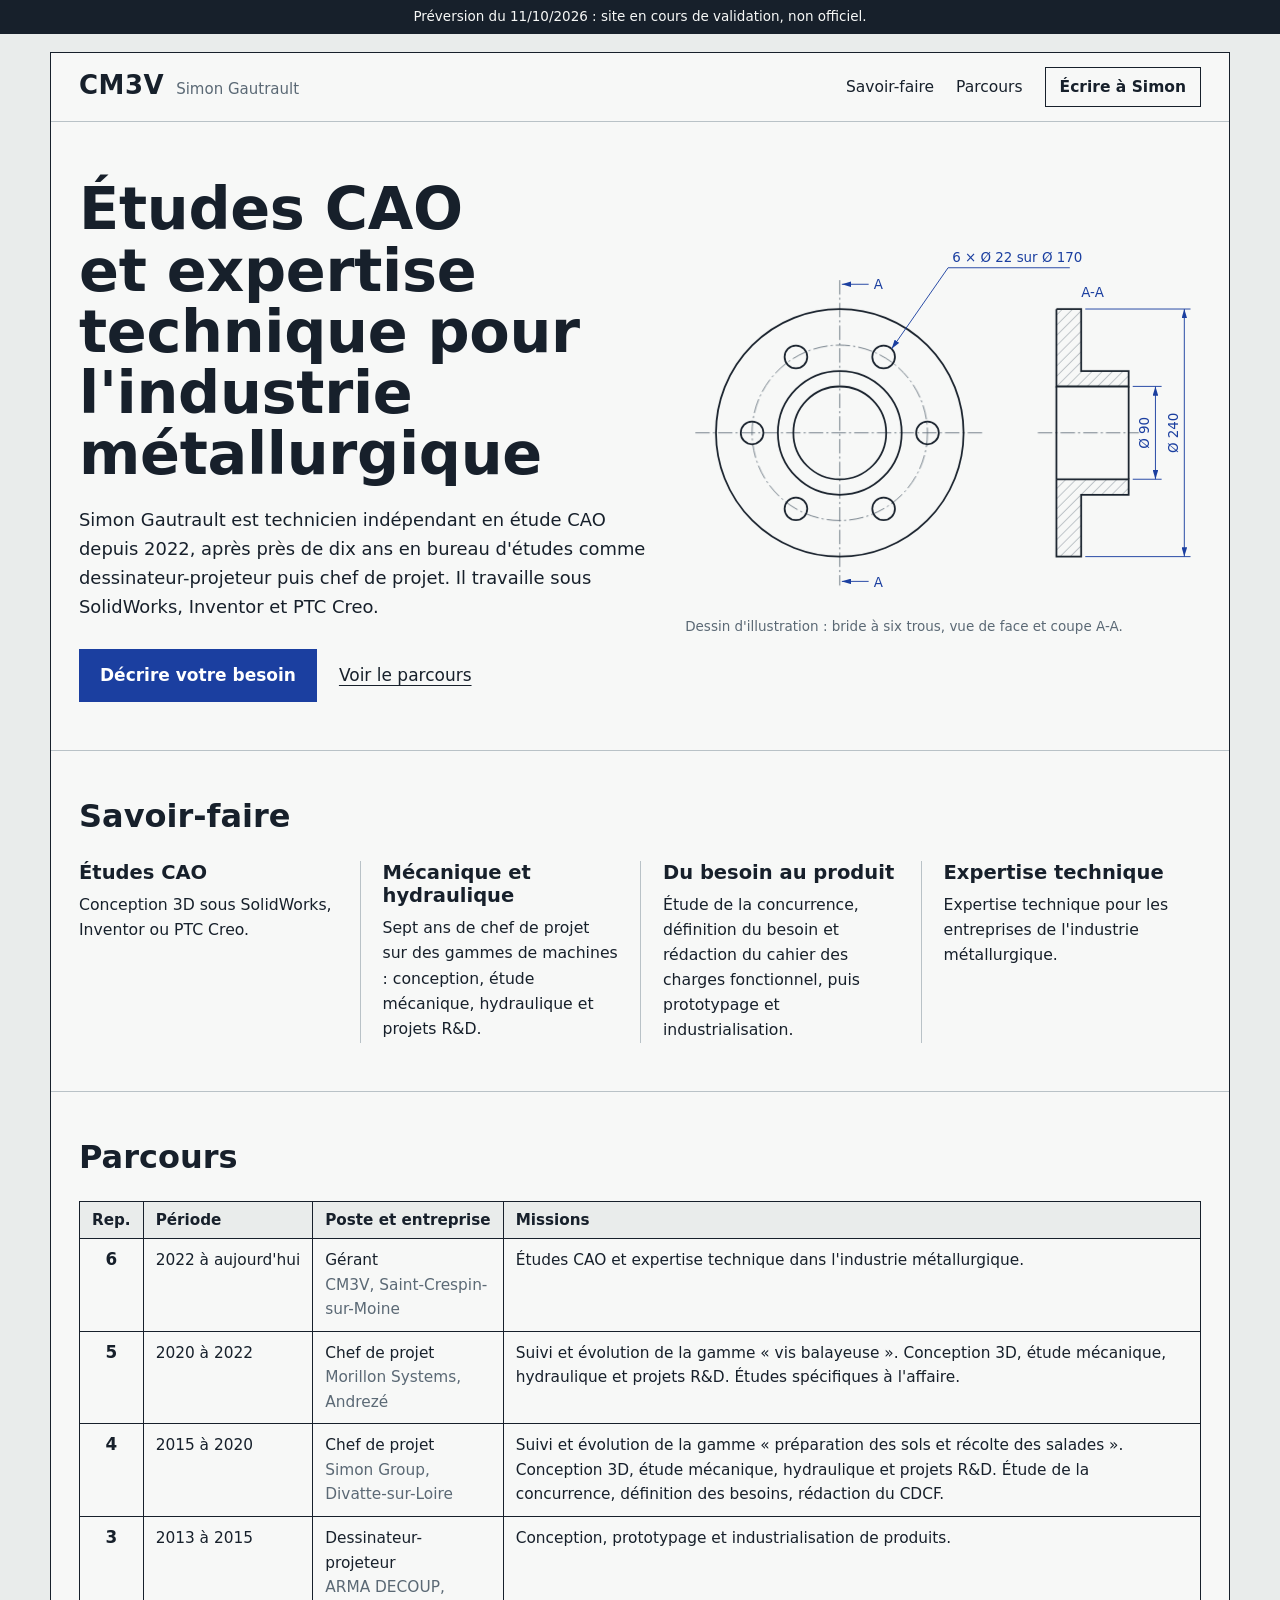
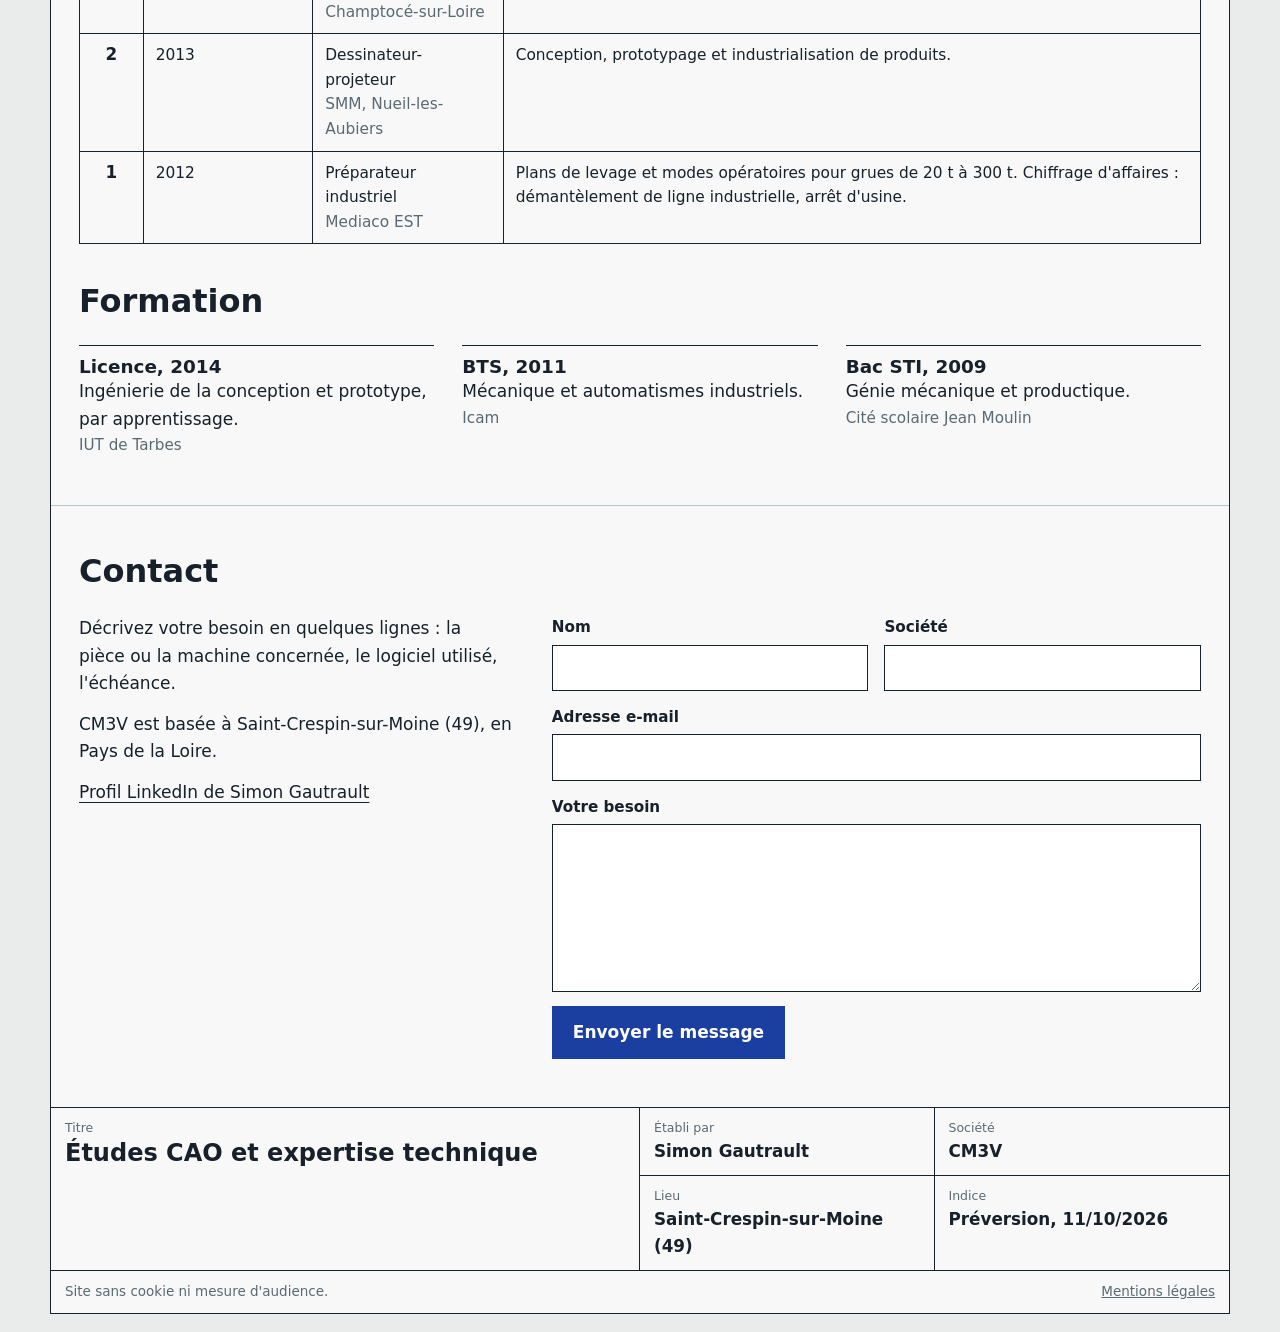
==== index.html @ d9d271eb "Premiere version en preversion : accueil, mentions legales, deploiement Pages" ====
<!doctype html>
<html lang="fr">
<head>
<meta charset="utf-8">
<meta name="viewport" content="width=device-width, initial-scale=1">
<meta name="robots" content="noindex, nofollow">
<title>Simon Gautrault, CM3V : études CAO et expertise technique</title>
<meta name="description" content="Simon Gautrault, technicien indépendant en étude CAO à Saint-Crespin-sur-Moine (49). Conception 3D, étude mécanique et hydraulique, expertise technique pour l'industrie métallurgique.">
<link rel="icon" href="favicon.svg" type="image/svg+xml">
<link rel="stylesheet" href="style.css">
</head>
<body>
<p class="preversion">Préversion du 11/10/2026 : site en cours de validation, non officiel.</p>
<div class="planche">

<header class="entete">
  <a class="marque" href="#haut"><strong>CM3V</strong><span>Simon Gautrault</span></a>
  <nav aria-label="Sections du site">
    <a href="#savoir-faire">Savoir-faire</a>
    <a href="#parcours">Parcours</a>
    <a class="bouton" href="#contact">Écrire à Simon</a>
  </nav>
</header>

<main id="haut">

<section class="hero">
  <div>
    <h1>Études CAO et expertise technique pour l'industrie métallurgique</h1>
    <p class="chapo">Simon Gautrault est technicien indépendant en étude CAO depuis 2022, après près de dix ans en bureau d'études comme dessinateur-projeteur puis chef de projet. Il travaille sous SolidWorks, Inventor et PTC Creo.</p>
    <p class="actions"><a class="bouton plein" href="#contact">Décrire votre besoin</a><a class="lien" href="#parcours">Voir le parcours</a></p>
  </div>
  <figure class="dessin">
    <svg viewBox="20 16 500 356" role="img" aria-label="Dessin technique d'une bride à six trous : vue de face et coupe A-A">
      <defs>
        <pattern id="hach" width="7" height="7" patternUnits="userSpaceOnUse" patternTransform="rotate(45)"><line class="fin" x1="0" y1="0" x2="0" y2="7"/></pattern>
        <marker id="fl" viewBox="0 0 10 6" refX="10" refY="3" markerWidth="10" markerHeight="6" orient="auto-start-reverse"><path class="pointe" d="M0 0L10 3L0 6z"/></marker>
      </defs>
      <g class="axes">
        <line x1="30" y1="200" x2="310" y2="200"/>
        <line x1="170" y1="52" x2="170" y2="348"/>
        <circle cx="170" cy="200" r="85"/>
        <line x1="362" y1="200" x2="460" y2="200"/>
      </g>
      <g class="vu">
        <circle class="trace" pathLength="1" cx="170" cy="200" r="120"/>
        <circle class="trace" pathLength="1" cx="170" cy="200" r="60"/>
        <circle class="trace" pathLength="1" cx="170" cy="200" r="45"/>
        <circle class="trace" pathLength="1" cx="255" cy="200" r="11"/>
        <circle class="trace" pathLength="1" cx="212.5" cy="273.6" r="11"/>
        <circle class="trace" pathLength="1" cx="127.5" cy="273.6" r="11"/>
        <circle class="trace" pathLength="1" cx="85" cy="200" r="11"/>
        <circle class="trace" pathLength="1" cx="127.5" cy="126.4" r="11"/>
        <circle class="trace" pathLength="1" cx="212.5" cy="126.4" r="11"/>
        <path class="trace coupe" pathLength="1" d="M380 80h24v60h46v15h-70z"/>
        <path class="trace coupe" pathLength="1" d="M380 245h70v15h-46v60h-24z"/>
        <path class="trace" pathLength="1" d="M380 155v90M450 155v90"/>
      </g>
      <g class="cotes">
        <line x1="408" y1="80" x2="510" y2="80"/>
        <line x1="408" y1="320" x2="510" y2="320"/>
        <line x1="504" y1="80" x2="504" y2="320" marker-start="url(#fl)" marker-end="url(#fl)"/>
        <text x="498" y="200" text-anchor="middle" transform="rotate(-90 498 200)">Ø 240</text>
        <line x1="454" y1="155" x2="482" y2="155"/>
        <line x1="454" y1="245" x2="482" y2="245"/>
        <line x1="476" y1="155" x2="476" y2="245" marker-start="url(#fl)" marker-end="url(#fl)"/>
        <text x="470" y="200" text-anchor="middle" transform="rotate(-90 470 200)">Ø 90</text>
        <path d="M220.3 118.6L275 40h118" marker-start="url(#fl)"/>
        <text x="279" y="34">6 × Ø 22 sur Ø 170</text>
        <line x1="198" y1="56" x2="172" y2="56" marker-end="url(#fl)"/>
        <line x1="198" y1="344" x2="172" y2="344" marker-end="url(#fl)"/>
        <text x="203" y="61">A</text>
        <text x="203" y="349">A</text>
        <text x="415" y="68" text-anchor="middle">A-A</text>
      </g>
    </svg>
    <figcaption>Dessin d'illustration : bride à six trous, vue de face et coupe A-A.</figcaption>
  </figure>
</section>

<section class="bloc" id="savoir-faire">
  <h2>Savoir-faire</h2>
  <div class="savoir">
    <div><h3>Études CAO</h3><p>Conception 3D sous SolidWorks, Inventor ou PTC Creo.</p></div>
    <div><h3>Mécanique et hydraulique</h3><p>Sept ans de chef de projet sur des gammes de machines : conception, étude mécanique, hydraulique et projets R&amp;D.</p></div>
    <div><h3>Du besoin au produit</h3><p>Étude de la concurrence, définition du besoin et rédaction du cahier des charges fonctionnel, puis prototypage et industrialisation.</p></div>
    <div><h3>Expertise technique</h3><p>Expertise technique pour les entreprises de l'industrie métallurgique.</p></div>
  </div>
</section>

<section class="bloc" id="parcours">
  <h2>Parcours</h2>
  <table class="nomenclature">
    <thead><tr><th scope="col">Rep.</th><th scope="col">Période</th><th scope="col">Poste et entreprise</th><th scope="col">Missions</th></tr></thead>
    <tbody>
      <tr><td>6</td><td>2022 à aujourd'hui</td><td>Gérant<span>CM3V, Saint-Crespin-sur-Moine</span></td><td>Études CAO et expertise technique dans l'industrie métallurgique.</td></tr>
      <tr><td>5</td><td>2020 à 2022</td><td>Chef de projet<span>Morillon Systems, Andrezé</span></td><td>Suivi et évolution de la gamme « vis balayeuse ». Conception 3D, étude mécanique, hydraulique et projets R&amp;D. Études spécifiques à l'affaire.</td></tr>
      <tr><td>4</td><td>2015 à 2020</td><td>Chef de projet<span>Simon Group, Divatte-sur-Loire</span></td><td>Suivi et évolution de la gamme « préparation des sols et récolte des salades ». Conception 3D, étude mécanique, hydraulique et projets R&amp;D. Étude de la concurrence, définition des besoins, rédaction du CDCF.</td></tr>
      <tr><td>3</td><td>2013 à 2015</td><td>Dessinateur-projeteur<span>ARMA DECOUP, Champtocé-sur-Loire</span></td><td>Conception, prototypage et industrialisation de produits.</td></tr>
      <tr><td>2</td><td>2013</td><td>Dessinateur-projeteur<span>SMM, Nueil-les-Aubiers</span></td><td>Conception, prototypage et industrialisation de produits.</td></tr>
      <tr><td>1</td><td>2012</td><td>Préparateur industriel<span>Mediaco EST</span></td><td>Plans de levage et modes opératoires pour grues de 20 t à 300 t. Chiffrage d'affaires : démantèlement de ligne industrielle, arrêt d'usine.</td></tr>
    </tbody>
  </table>

  <h2 class="sous-titre">Formation</h2>
  <ul class="formation">
    <li><b>Licence, 2014</b>Ingénierie de la conception et prototype, par apprentissage.<span>IUT de Tarbes</span></li>
    <li><b>BTS, 2011</b>Mécanique et automatismes industriels.<span>Icam</span></li>
    <li><b>Bac STI, 2009</b>Génie mécanique et productique.<span>Cité scolaire Jean Moulin</span></li>
  </ul>
</section>

<section class="bloc" id="contact">
  <h2>Contact</h2>
  <div class="contact">
    <div>
      <p>Décrivez votre besoin en quelques lignes : la pièce ou la machine concernée, le logiciel utilisé, l'échéance.</p>
      <p>CM3V est basée à Saint-Crespin-sur-Moine (49), en Pays de la Loire.</p>
      <p><a class="lien" href="https://www.linkedin.com/in/simon-gautrault-682b04257" rel="noopener">Profil LinkedIn de Simon Gautrault</a></p>
    </div>
    <form id="form-contact" novalidate>
      <label>Nom<input type="text" name="nom" autocomplete="name" required></label>
      <label>Société<input type="text" name="societe" autocomplete="organization"></label>
      <label class="large">Adresse e-mail<input type="email" name="email" autocomplete="email" required></label>
      <label class="large">Votre besoin<textarea name="message" rows="6" required></textarea></label>
      <button class="bouton plein" type="submit">Envoyer le message</button>
      <p id="retour" class="retour" role="status" tabindex="-1" hidden>Préversion : l'envoi n'est pas encore activé. Votre message n'a pas été transmis.</p>
    </form>
  </div>
</section>

</main>

<footer>
  <div class="cartouche">
    <div class="titre"><small>Titre</small><b>Études CAO et expertise technique</b></div>
    <div><small>Établi par</small><b>Simon Gautrault</b></div>
    <div><small>Société</small><b>CM3V</b></div>
    <div><small>Lieu</small><b>Saint-Crespin-sur-Moine (49)</b></div>
    <div><small>Indice</small><b>Préversion, 11/10/2026</b></div>
  </div>
  <div class="pied"><span>Site sans cookie ni mesure d'audience.</span><a href="mentions-legales.html">Mentions légales</a></div>
</footer>

</div>
<script>
document.getElementById('form-contact').addEventListener('submit', function (e) {
  e.preventDefault();
  var retour = document.getElementById('retour');
  retour.hidden = false;
  retour.focus();
});
</script>
</body>
</html>
---- style.css ----
/* Site de Simon Gautrault (CM3V). Une seule feuille de style, aucune dependance externe. */
:root{
  --tole:#e9eceb;      /* fond : tole brossee */
  --feuille:#f7f8f7;   /* la planche de dessin */
  --encre:#17202b;     /* traits forts et texte */
  --acier:#5b6975;     /* texte secondaire, traits fins */
  --trait:#b9c2c7;     /* filets de separation */
  --bleu:#1b3fa0;      /* bleu de tracage : cotes et actions */
  --din:"Bahnschrift","DIN Alternate","Roboto Condensed","Arial Narrow",system-ui,sans-serif;
  --texte:"Segoe UI",system-ui,-apple-system,"Helvetica Neue",Arial,sans-serif;
}
*{box-sizing:border-box}
html{scroll-behavior:smooth}
body{margin:0;background:var(--tole);color:var(--encre);font:17px/1.6 var(--texte)}
a{color:inherit}
:focus-visible{outline:3px solid var(--bleu);outline-offset:3px}

.preversion{margin:0;padding:6px 16px;background:var(--encre);color:var(--feuille);font-size:13.5px;text-align:center}
.planche{max-width:1180px;margin:18px auto;background:var(--feuille);border:1.5px solid var(--encre)}

.entete{display:flex;justify-content:space-between;align-items:center;gap:16px;padding:14px 28px;border-bottom:1px solid var(--trait)}
.marque{display:flex;align-items:baseline;gap:12px;text-decoration:none}
.marque strong{font:600 26px/1 var(--din);letter-spacing:.5px}
.marque span{color:var(--acier);font-size:15px}
.entete nav{display:flex;align-items:center;gap:22px;font-size:15.5px}
.entete nav a{text-decoration:none}
.entete nav a:hover{text-decoration:underline;text-underline-offset:4px}
.bouton{display:inline-block;border:1.5px solid var(--encre);padding:7px 14px;background:transparent;color:var(--encre);text-decoration:none;font-weight:600}
.entete nav a.bouton:hover,.bouton:hover{background:var(--encre);color:var(--feuille);text-decoration:none}
.bouton.plein{background:var(--bleu);border-color:var(--bleu);color:#fff;padding:12px 20px}
.bouton.plein:hover{background:var(--encre);border-color:var(--encre)}

.hero{display:grid;grid-template-columns:1.05fr .95fr;gap:36px;align-items:center;padding:56px 28px 48px}
h1{font:600 clamp(2.3rem,4.6vw,3.9rem)/1.04 var(--din);font-stretch:85%;letter-spacing:-.3px;margin:0 0 22px;text-wrap:balance}
.chapo{font-size:1.12rem;max-width:34em;margin:0 0 28px}
.actions{display:flex;flex-wrap:wrap;align-items:center;gap:22px;margin:0}
.lien{text-underline-offset:4px}
.dessin{margin:0}
.dessin svg{display:block;width:100%;height:auto}
.dessin figcaption{color:var(--acier);font-size:13.5px;margin-top:6px}

/* Le dessin : traits vus, axes, hachures, cotes */
.vu circle,.vu path{fill:none;stroke:var(--encre);stroke-width:1.7}
.vu .coupe{fill:url(#hach)}
.axes line,.axes circle{fill:none;stroke:var(--acier);stroke-width:.8;stroke-dasharray:14 3 2 3}
.fin{stroke:var(--acier);stroke-width:.7}
.cotes line,.cotes path{fill:none;stroke:var(--bleu);stroke-width:.9}
.cotes text{fill:var(--bleu);font:500 13px var(--din)}
.pointe{fill:var(--bleu)}
.trace{stroke-dasharray:1;stroke-dashoffset:1;animation:tracer 1.6s ease-out forwards}
.vu .coupe{animation:tracer 1.6s ease-out forwards,remplir .6s 1.3s both}
.axes{animation:apparaitre .5s .1s both}
.cotes{animation:apparaitre .6s 1.5s both}
@keyframes tracer{to{stroke-dashoffset:0}}
@keyframes remplir{from{fill-opacity:0}to{fill-opacity:1}}
@keyframes apparaitre{from{opacity:0}to{opacity:1}}
@media (prefers-reduced-motion:reduce){
  html{scroll-behavior:auto}
  .trace,.vu .coupe,.axes,.cotes{animation:none}
  .trace{stroke-dasharray:none;stroke-dashoffset:0}
}

.bloc{padding:48px 28px;border-top:1px solid var(--trait)}
h2{font:600 2rem/1.1 var(--din);font-stretch:88%;margin:0 0 26px}
h3{font:600 1.22rem/1.2 var(--din);margin:0 0 8px}
.savoir{display:grid;grid-template-columns:repeat(4,1fr)}
.savoir>div{padding:0 22px;border-left:1px solid var(--trait)}
.savoir>div:first-child{padding-left:0;border-left:0}
.savoir p{margin:0;font-size:.98rem}
.outils{margin:30px 0 0;padding-top:16px;border-top:1px solid var(--trait)}

.nomenclature{width:100%;border-collapse:collapse;font-size:.96rem}
.nomenclature th,.nomenclature td{border:1px solid var(--encre);padding:9px 12px;text-align:left;vertical-align:top}
.nomenclature th{font:600 .95rem/1.2 var(--din);background:var(--tole)}
.nomenclature td:first-child{font:600 1.05rem/1.4 var(--din);text-align:center;width:3.4em}
.nomenclature td:nth-child(2){white-space:nowrap}
.nomenclature td span{display:block;color:var(--acier)}
.formation{list-style:none;margin:0;padding:0;display:grid;grid-template-columns:repeat(3,1fr);gap:0 28px}
.formation li{border-top:1.5px solid var(--encre);padding-top:10px}
.formation b{display:block;font:600 1.15rem/1.2 var(--din)}
.formation span{display:block;color:var(--acier);font-size:.95rem}
.sous-titre{margin-top:40px}

.contact{display:grid;grid-template-columns:.8fr 1.2fr;gap:40px}
.contact p{margin:0 0 14px;max-width:30em}
.contact form{display:grid;grid-template-columns:1fr 1fr;gap:14px 16px;align-content:start}
.contact label{display:block;font-weight:600;font-size:.95rem}
.contact input,.contact textarea{display:block;width:100%;margin-top:5px;padding:10px 12px;border:1.5px solid var(--encre);border-radius:0;background:#fff;color:inherit;font:inherit;font-weight:400}
.contact .large{grid-column:1/-1}
.contact button{font:inherit;font-weight:600;cursor:pointer;justify-self:start}
.retour{grid-column:1/-1;margin:0;padding:10px 12px;border-left:4px solid var(--bleu);background:var(--tole)}
.retour[hidden]{display:none}

.cartouche{display:grid;grid-template-columns:2fr 1fr 1fr;border-top:1.5px solid var(--encre)}
.cartouche div{padding:10px 14px;border-right:1px solid var(--encre);border-bottom:1px solid var(--encre)}
.cartouche div:nth-child(3),.cartouche div:nth-child(5){border-right:0}
.cartouche small{display:block;color:var(--acier);font-size:12.5px}
.cartouche b{font:600 1.05rem/1.3 var(--din)}
.cartouche .titre{grid-row:span 2}
.cartouche .titre b{font-size:1.5rem}
.pied{display:flex;justify-content:space-between;flex-wrap:wrap;gap:8px 16px;padding:10px 14px;font-size:13.5px;color:var(--acier)}

.texte{max-width:46em}
.texte h2{margin-top:34px;font-size:1.5rem;margin-bottom:10px}
.texte .attente{border-left:4px solid var(--bleu);background:var(--tole);padding:10px 12px}

@media (max-width:860px){
  .planche{margin:0;border-width:0 0 1.5px}
  .entete{padding:12px 18px}
  .entete nav a:not(.bouton){display:none}
  .hero{grid-template-columns:1fr;padding:36px 18px 30px}
  .bloc{padding:36px 18px}
  .savoir{grid-template-columns:1fr}
  .savoir>div{padding:14px 0;border-left:0;border-top:1px solid var(--trait)}
  .savoir>div:first-child{border-top:0;padding-top:0}
  .formation{grid-template-columns:1fr;gap:16px}
  .contact{grid-template-columns:1fr;gap:24px}
  .contact form{grid-template-columns:1fr}
  .cartouche{grid-template-columns:1fr}
  .cartouche div{border-right:0}
  .nomenclature thead{position:absolute;left:-9999px}
  .nomenclature tr{display:block;border:1px solid var(--encre);margin-bottom:10px;padding:6px 0}
  .nomenclature td{display:block;border:0;padding:3px 12px;width:auto}
  .nomenclature td:first-child{display:none}
  .nomenclature td:nth-child(2){font:600 1.1rem/1.4 var(--din)}
}
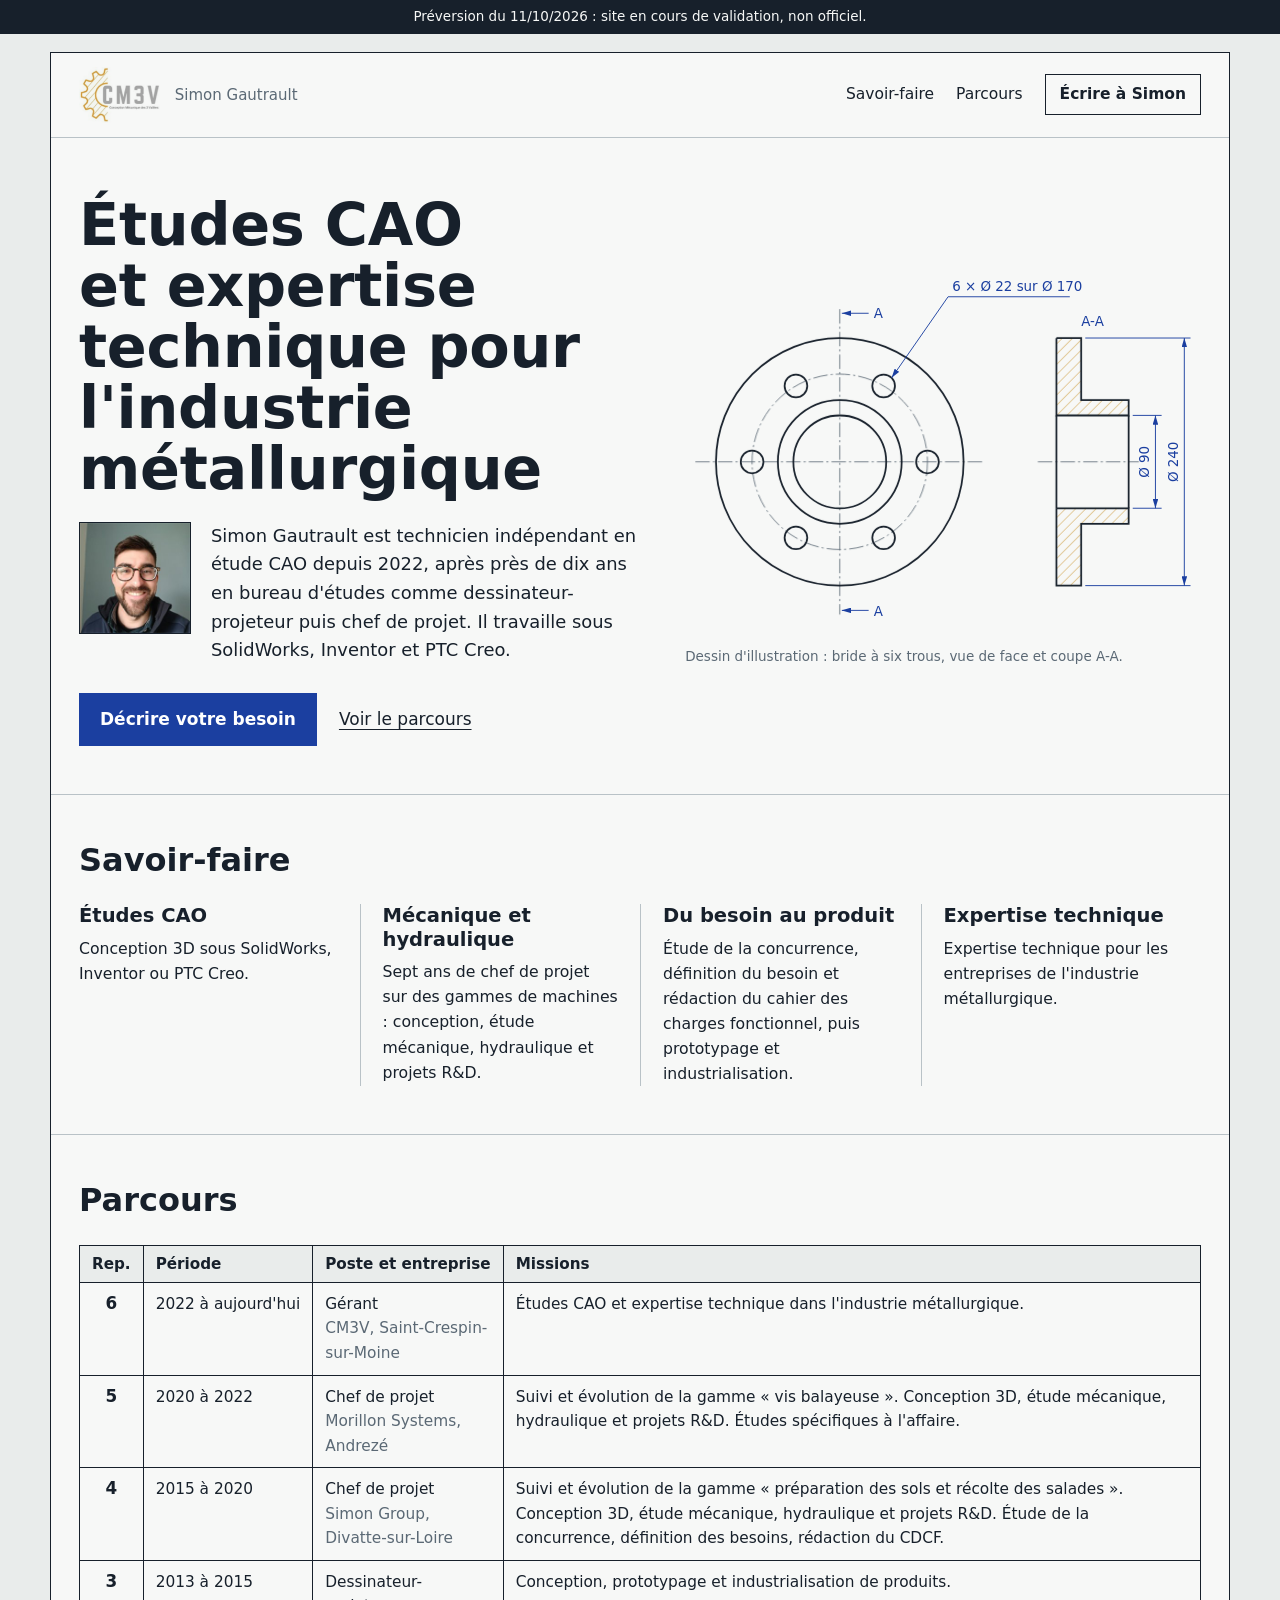
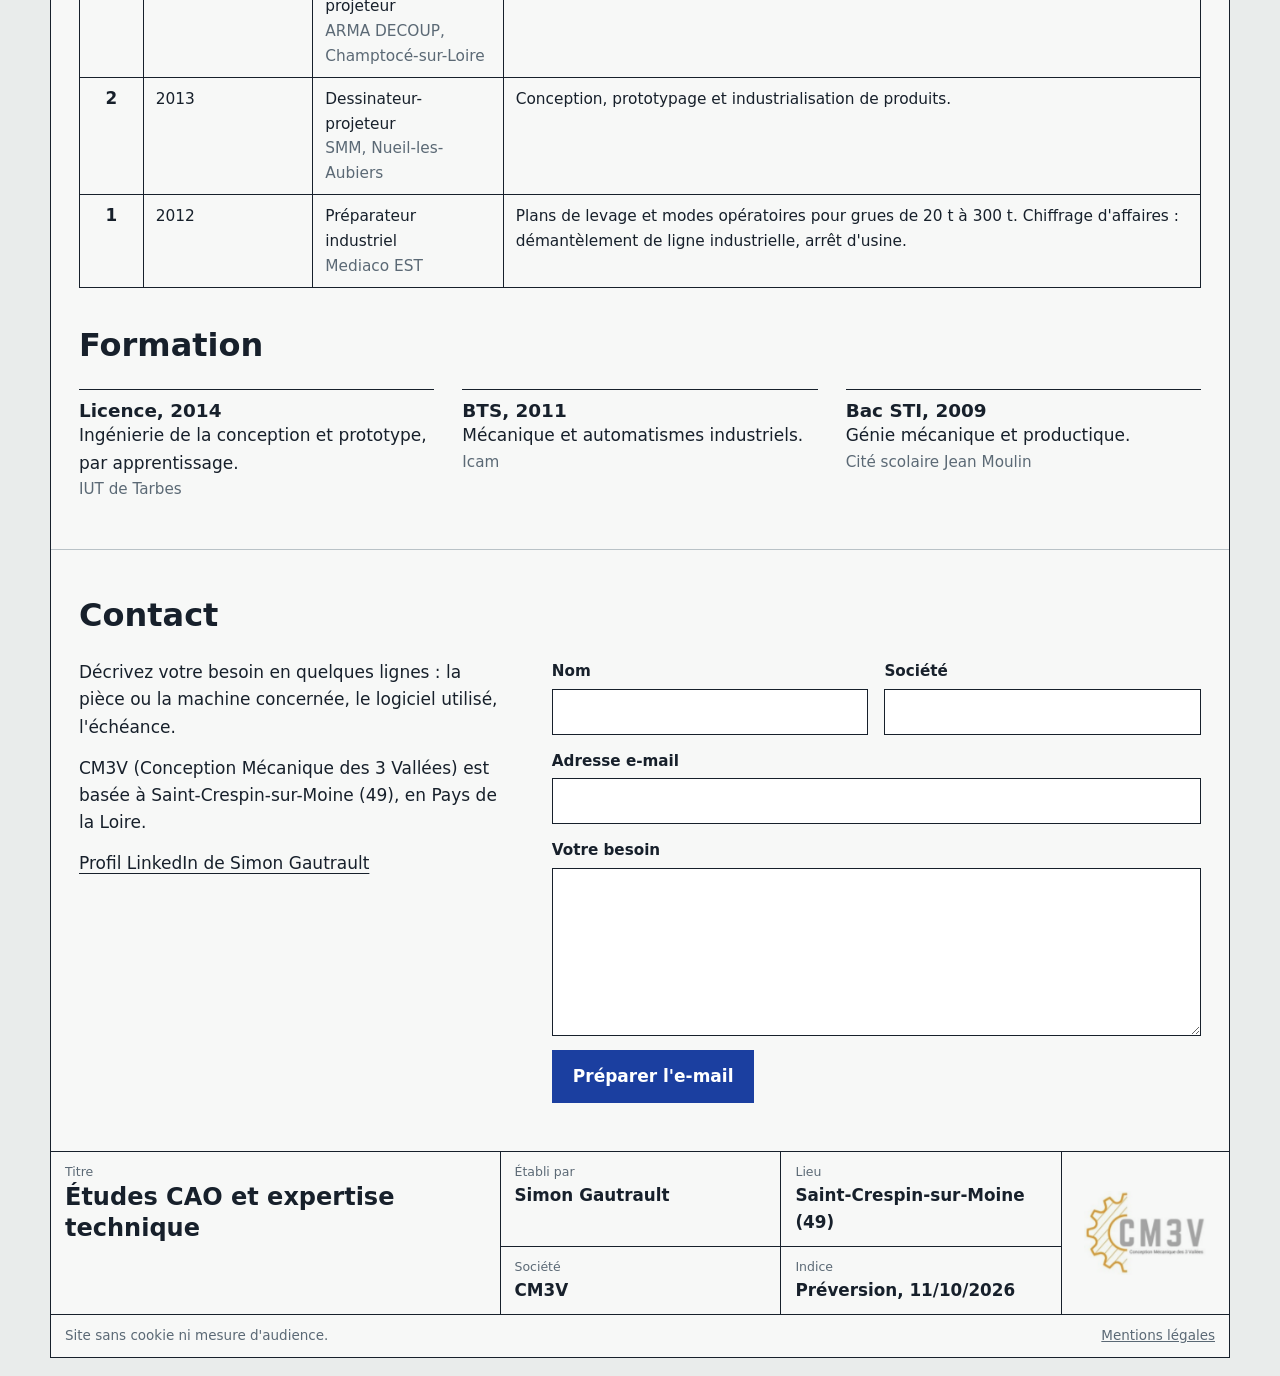
==== commit b9268824: "Ajout du logo CM3V et du portrait, formulaire par messagerie, mentions legales completees" ====
--- a/index.html
+++ b/index.html
@@ -14,7 +14,7 @@
 <div class="planche">
 
 <header class="entete">
-  <a class="marque" href="#haut"><strong>CM3V</strong><span>Simon Gautrault</span></a>
+  <a class="marque" href="#haut"><img src="logo-cm3v.jpg" alt="CM3V, Conception Mécanique des 3 Vallées" width="82" height="56"><span>Simon Gautrault</span></a>
   <nav aria-label="Sections du site">
     <a href="#savoir-faire">Savoir-faire</a>
     <a href="#parcours">Parcours</a>
@@ -27,7 +27,10 @@
 <section class="hero">
   <div>
     <h1>Études CAO et expertise technique pour l'industrie métallurgique</h1>
-    <p class="chapo">Simon Gautrault est technicien indépendant en étude CAO depuis 2022, après près de dix ans en bureau d'études comme dessinateur-projeteur puis chef de projet. Il travaille sous SolidWorks, Inventor et PTC Creo.</p>
+    <div class="presentation">
+      <img src="simon-gautrault.jpg" alt="Portrait de Simon Gautrault" width="112" height="112">
+      <p class="chapo">Simon Gautrault est technicien indépendant en étude CAO depuis 2022, après près de dix ans en bureau d'études comme dessinateur-projeteur puis chef de projet. Il travaille sous SolidWorks, Inventor et PTC Creo.</p>
+    </div>
     <p class="actions"><a class="bouton plein" href="#contact">Décrire votre besoin</a><a class="lien" href="#parcours">Voir le parcours</a></p>
   </div>
   <figure class="dessin">
@@ -115,16 +118,16 @@
   <div class="contact">
     <div>
       <p>Décrivez votre besoin en quelques lignes : la pièce ou la machine concernée, le logiciel utilisé, l'échéance.</p>
-      <p>CM3V est basée à Saint-Crespin-sur-Moine (49), en Pays de la Loire.</p>
+      <p>CM3V (Conception Mécanique des 3 Vallées) est basée à Saint-Crespin-sur-Moine (49), en Pays de la Loire.</p>
       <p><a class="lien" href="https://www.linkedin.com/in/simon-gautrault-682b04257" rel="noopener">Profil LinkedIn de Simon Gautrault</a></p>
     </div>
-    <form id="form-contact" novalidate>
+    <form id="form-contact">
       <label>Nom<input type="text" name="nom" autocomplete="name" required></label>
       <label>Société<input type="text" name="societe" autocomplete="organization"></label>
       <label class="large">Adresse e-mail<input type="email" name="email" autocomplete="email" required></label>
       <label class="large">Votre besoin<textarea name="message" rows="6" required></textarea></label>
-      <button class="bouton plein" type="submit">Envoyer le message</button>
-      <p id="retour" class="retour" role="status" tabindex="-1" hidden>Préversion : l'envoi n'est pas encore activé. Votre message n'a pas été transmis.</p>
+      <button class="bouton plein" type="submit">Préparer l'e-mail</button>
+      <p id="retour" class="retour" role="status" tabindex="-1" hidden></p>
     </form>
   </div>
 </section>
@@ -135,8 +138,9 @@
   <div class="cartouche">
     <div class="titre"><small>Titre</small><b>Études CAO et expertise technique</b></div>
     <div><small>Établi par</small><b>Simon Gautrault</b></div>
+    <div><small>Lieu</small><b>Saint-Crespin-sur-Moine (49)</b></div>
+    <div class="logo"><img src="logo-cm3v.jpg" alt="Logo CM3V" width="123" height="84"></div>
     <div><small>Société</small><b>CM3V</b></div>
-    <div><small>Lieu</small><b>Saint-Crespin-sur-Moine (49)</b></div>
     <div><small>Indice</small><b>Préversion, 11/10/2026</b></div>
   </div>
   <div class="pied"><span>Site sans cookie ni mesure d'audience.</span><a href="mentions-legales.html">Mentions légales</a></div>
@@ -144,12 +148,28 @@
 
 </div>
 <script>
-document.getElementById('form-contact').addEventListener('submit', function (e) {
-  e.preventDefault();
+// Le formulaire n'envoie rien lui-meme : il ouvre la messagerie du visiteur
+// avec un e-mail pret a partir. Aucun service tiers, aucune donnee conservee.
+(function () {
+  var adresse = ['simon.gautrault', 'cm3v.com'].join('@');
+  var form = document.getElementById('form-contact');
   var retour = document.getElementById('retour');
-  retour.hidden = false;
-  retour.focus();
-});
+  form.addEventListener('submit', function (e) {
+    e.preventDefault();
+    var d = new FormData(form);
+    var societe = d.get('societe');
+    var sujet = 'Demande depuis le site CM3V : ' + d.get('nom') + (societe ? ' (' + societe + ')' : '');
+    var corps = d.get('message') + '\n\n' + d.get('nom') + (societe ? '\n' + societe : '') + '\n' + d.get('email');
+    window.location.href = 'mailto:' + adresse + '?subject=' + encodeURIComponent(sujet) + '&body=' + encodeURIComponent(corps);
+    var lien = document.createElement('a');
+    lien.href = 'mailto:' + adresse;
+    lien.textContent = adresse;
+    retour.textContent = "Votre messagerie s'ouvre avec l'e-mail prêt à envoyer. Si rien ne s'ouvre, écrivez directement à ";
+    retour.append(lien, '.');
+    retour.hidden = false;
+    retour.focus();
+  });
+})();
 </script>
 </body>
 </html>
--- a/style.css
+++ b/style.css
@@ -19,7 +19,8 @@
 .planche{max-width:1180px;margin:18px auto;background:var(--feuille);border:1.5px solid var(--encre)}
 
 .entete{display:flex;justify-content:space-between;align-items:center;gap:16px;padding:14px 28px;border-bottom:1px solid var(--trait)}
-.marque{display:flex;align-items:baseline;gap:12px;text-decoration:none}
+.marque{display:flex;align-items:center;gap:14px;text-decoration:none}
+.marque img{display:block;height:56px;width:auto;mix-blend-mode:multiply}
 .marque strong{font:600 26px/1 var(--din);letter-spacing:.5px}
 .marque span{color:var(--acier);font-size:15px}
 .entete nav{display:flex;align-items:center;gap:22px;font-size:15.5px}
@@ -33,6 +34,9 @@
 .hero{display:grid;grid-template-columns:1.05fr .95fr;gap:36px;align-items:center;padding:56px 28px 48px}
 h1{font:600 clamp(2.3rem,4.6vw,3.9rem)/1.04 var(--din);font-stretch:85%;letter-spacing:-.3px;margin:0 0 22px;text-wrap:balance}
 .chapo{font-size:1.12rem;max-width:34em;margin:0 0 28px}
+.presentation{display:grid;grid-template-columns:112px 1fr;gap:20px;align-items:start;margin:0 0 28px}
+.presentation img{display:block;width:112px;height:112px;border:1.5px solid var(--encre)}
+.presentation .chapo{margin:0}
 .actions{display:flex;flex-wrap:wrap;align-items:center;gap:22px;margin:0}
 .lien{text-underline-offset:4px}
 .dessin{margin:0}
@@ -43,7 +47,7 @@
 .vu circle,.vu path{fill:none;stroke:var(--encre);stroke-width:1.7}
 .vu .coupe{fill:url(#hach)}
 .axes line,.axes circle{fill:none;stroke:var(--acier);stroke-width:.8;stroke-dasharray:14 3 2 3}
-.fin{stroke:var(--acier);stroke-width:.7}
+.fin{stroke:#c9952e;stroke-width:.9} /* hachures a la couleur du logo CM3V */
 .cotes line,.cotes path{fill:none;stroke:var(--bleu);stroke-width:.9}
 .cotes text{fill:var(--bleu);font:500 13px var(--din)}
 .pointe{fill:var(--bleu)}
@@ -91,9 +95,10 @@
 .retour{grid-column:1/-1;margin:0;padding:10px 12px;border-left:4px solid var(--bleu);background:var(--tole)}
 .retour[hidden]{display:none}
 
-.cartouche{display:grid;grid-template-columns:2fr 1fr 1fr;border-top:1.5px solid var(--encre)}
+.cartouche{display:grid;grid-template-columns:1.6fr 1fr 1fr auto;border-top:1.5px solid var(--encre)}
 .cartouche div{padding:10px 14px;border-right:1px solid var(--encre);border-bottom:1px solid var(--encre)}
-.cartouche div:nth-child(3),.cartouche div:nth-child(5){border-right:0}
+.cartouche .logo{grid-row:span 2;display:grid;place-items:center;padding:10px 22px;border-right:0}
+.cartouche .logo img{display:block;height:84px;width:auto;mix-blend-mode:multiply}
 .cartouche small{display:block;color:var(--acier);font-size:12.5px}
 .cartouche b{font:600 1.05rem/1.3 var(--din)}
 .cartouche .titre{grid-row:span 2}
@@ -118,6 +123,11 @@
   .contact form{grid-template-columns:1fr}
   .cartouche{grid-template-columns:1fr}
   .cartouche div{border-right:0}
+  .cartouche .titre,.cartouche .logo{grid-row:auto}
+  .cartouche .logo{justify-items:start}
+  .marque img{height:46px}
+  .presentation{grid-template-columns:84px 1fr;gap:14px}
+  .presentation img{width:84px;height:84px}
   .nomenclature thead{position:absolute;left:-9999px}
   .nomenclature tr{display:block;border:1px solid var(--encre);margin-bottom:10px;padding:6px 0}
   .nomenclature td{display:block;border:0;padding:3px 12px;width:auto}
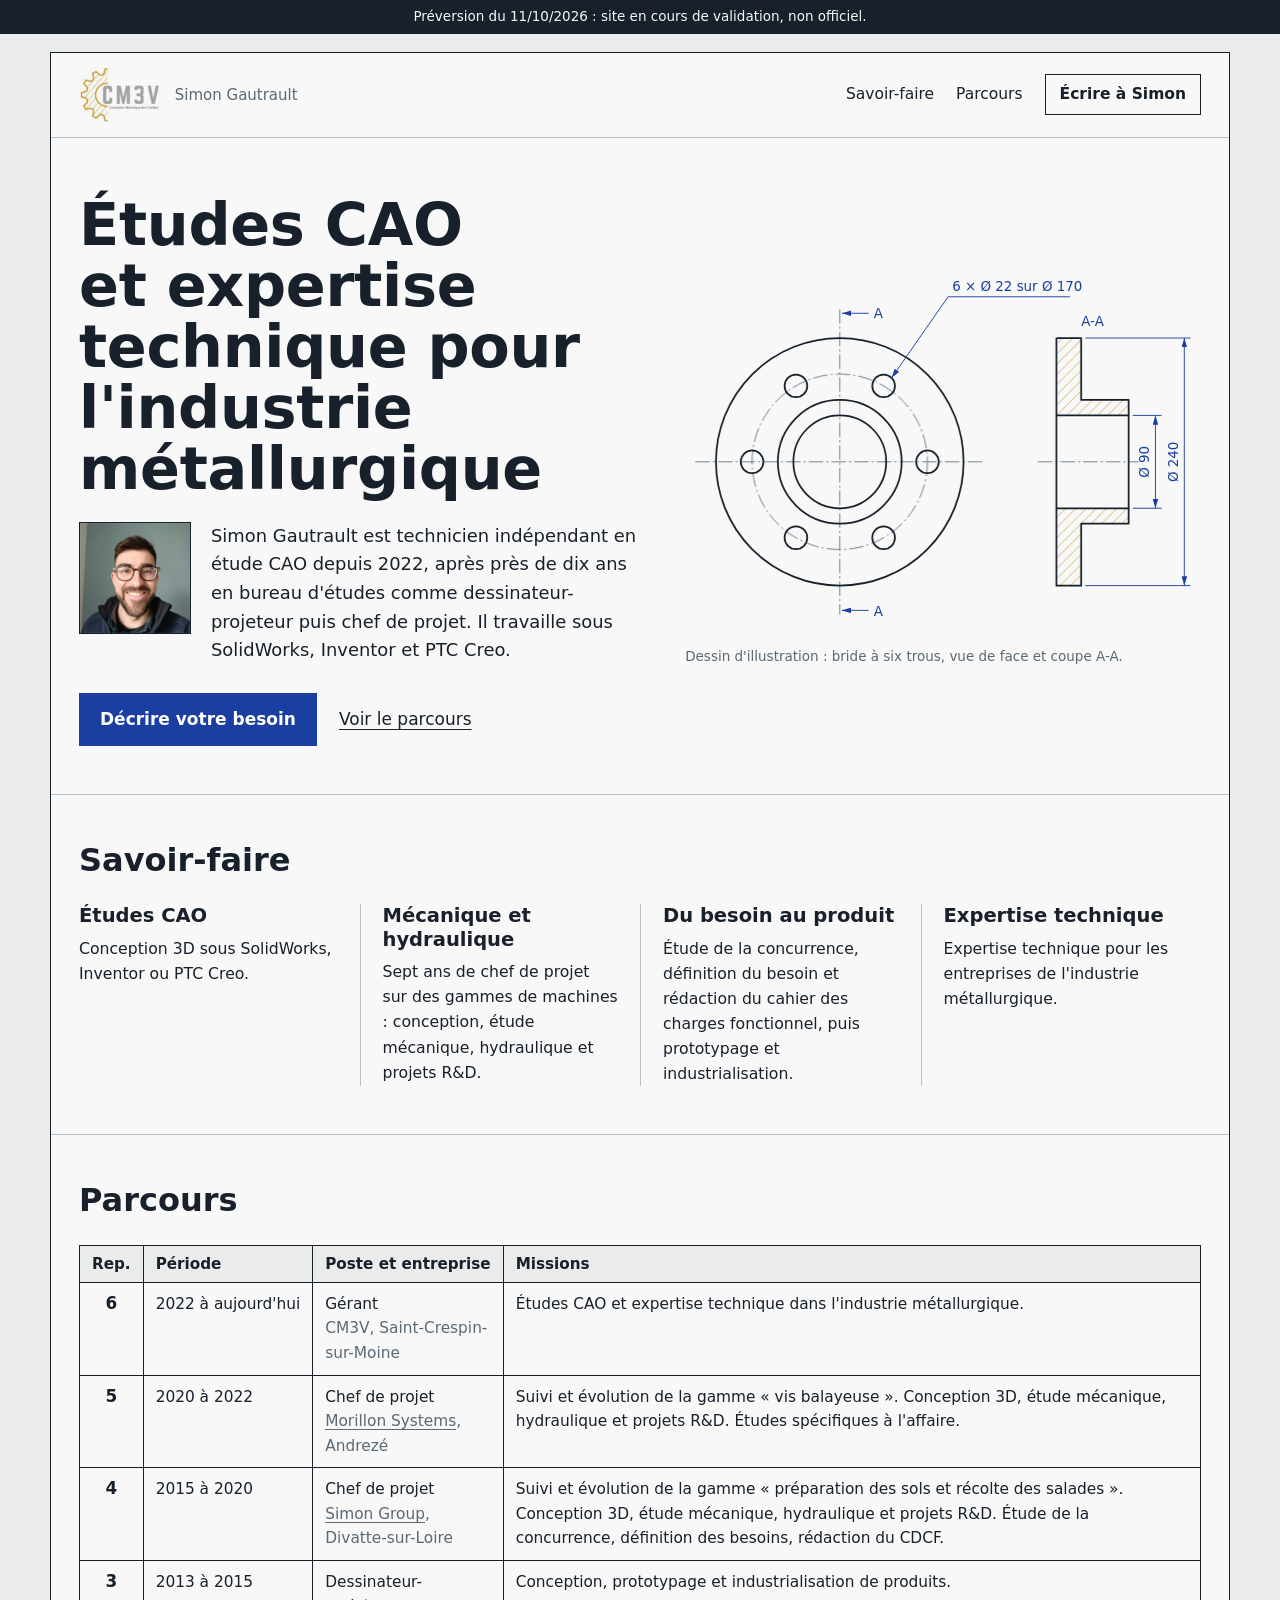
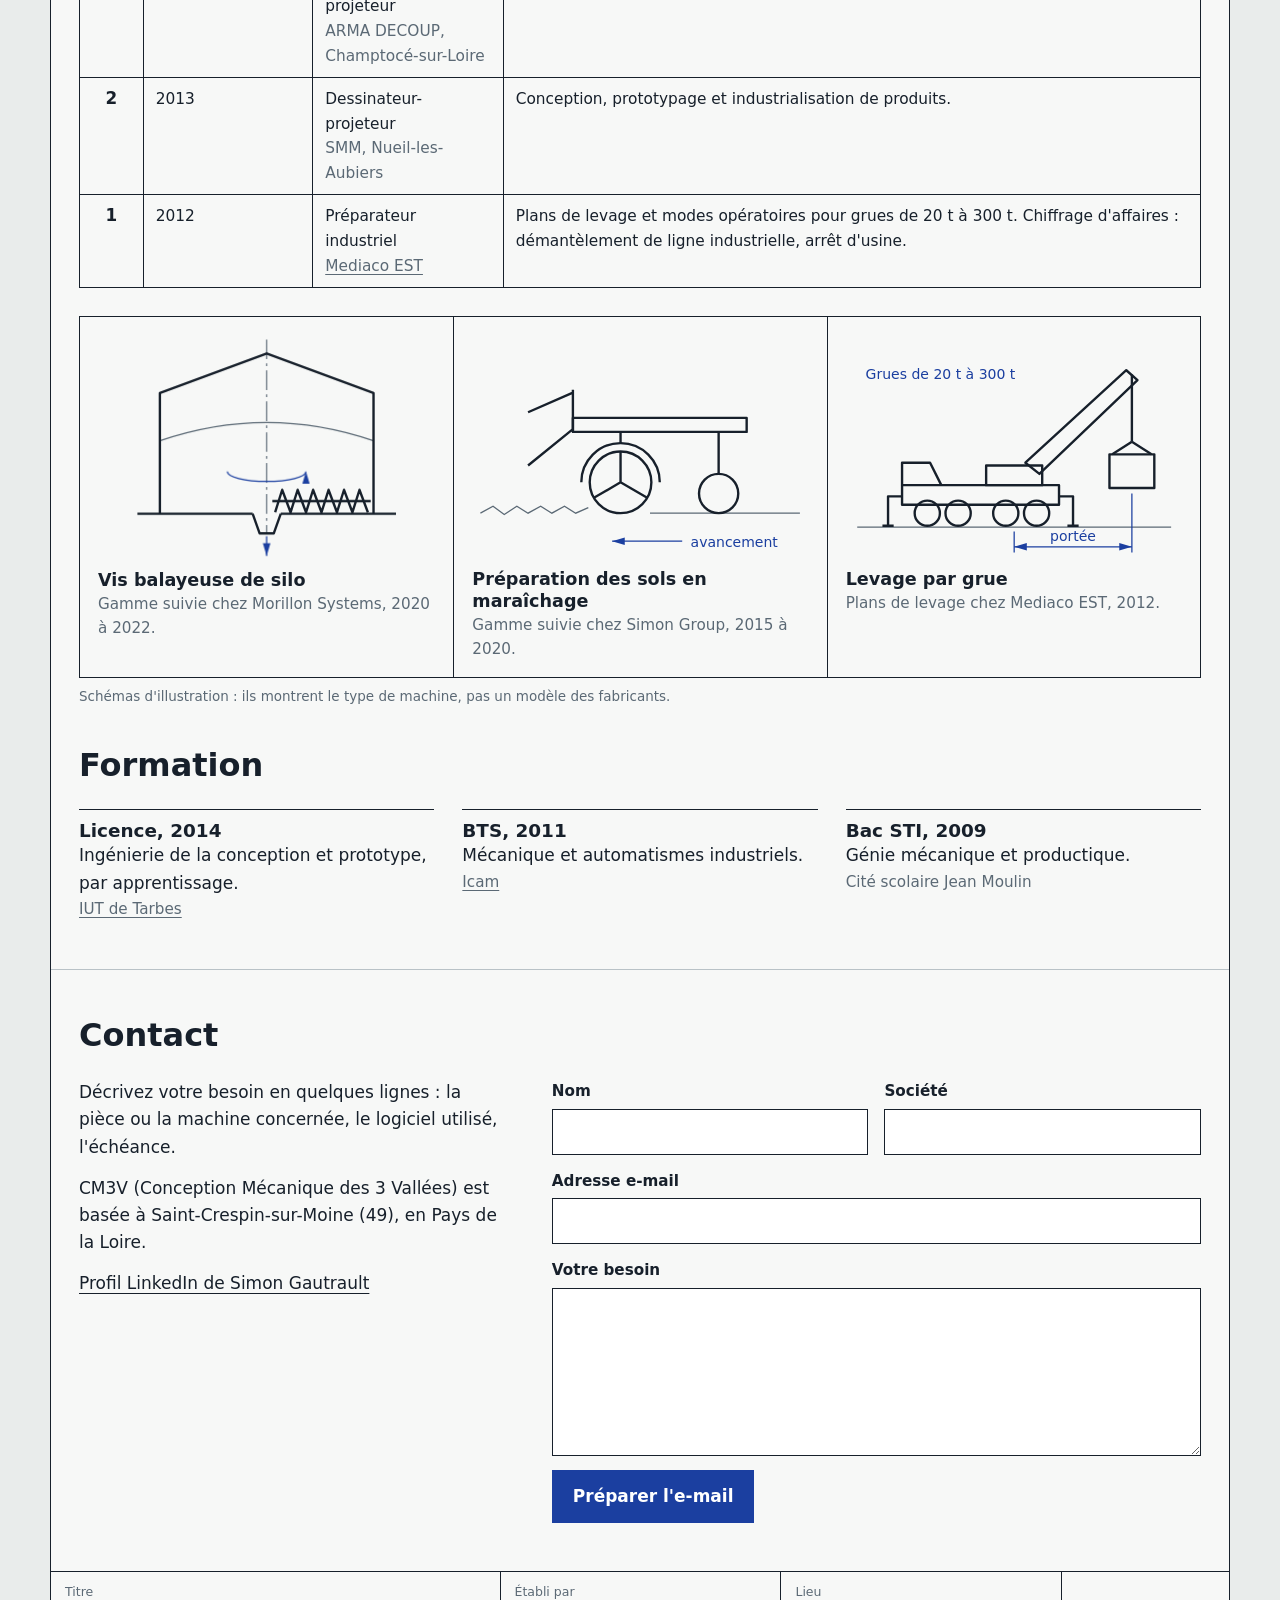
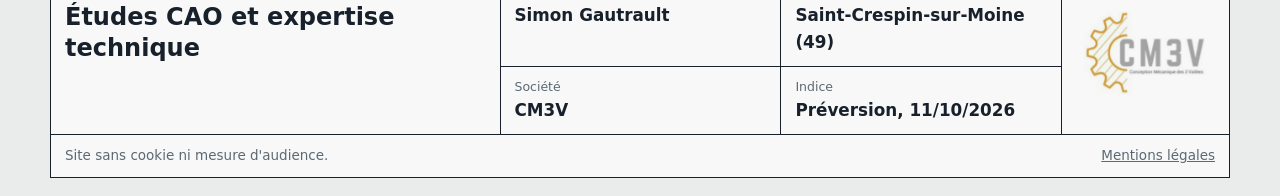
==== commit d95bed9c: "Parcours : schemas des gammes et liens vers les sites officiels" ====
--- a/index.html
+++ b/index.html
@@ -97,18 +97,84 @@
     <thead><tr><th scope="col">Rep.</th><th scope="col">Période</th><th scope="col">Poste et entreprise</th><th scope="col">Missions</th></tr></thead>
     <tbody>
       <tr><td>6</td><td>2022 à aujourd'hui</td><td>Gérant<span>CM3V, Saint-Crespin-sur-Moine</span></td><td>Études CAO et expertise technique dans l'industrie métallurgique.</td></tr>
-      <tr><td>5</td><td>2020 à 2022</td><td>Chef de projet<span>Morillon Systems, Andrezé</span></td><td>Suivi et évolution de la gamme « vis balayeuse ». Conception 3D, étude mécanique, hydraulique et projets R&amp;D. Études spécifiques à l'affaire.</td></tr>
-      <tr><td>4</td><td>2015 à 2020</td><td>Chef de projet<span>Simon Group, Divatte-sur-Loire</span></td><td>Suivi et évolution de la gamme « préparation des sols et récolte des salades ». Conception 3D, étude mécanique, hydraulique et projets R&amp;D. Étude de la concurrence, définition des besoins, rédaction du CDCF.</td></tr>
+      <tr><td>5</td><td>2020 à 2022</td><td>Chef de projet<span><a href="https://www.morillonsystems.com/" rel="noopener">Morillon Systems</a>, Andrezé</span></td><td>Suivi et évolution de la gamme « vis balayeuse ». Conception 3D, étude mécanique, hydraulique et projets R&amp;D. Études spécifiques à l'affaire.</td></tr>
+      <tr><td>4</td><td>2015 à 2020</td><td>Chef de projet<span><a href="https://www.machines-simon.com/" rel="noopener">Simon Group</a>, Divatte-sur-Loire</span></td><td>Suivi et évolution de la gamme « préparation des sols et récolte des salades ». Conception 3D, étude mécanique, hydraulique et projets R&amp;D. Étude de la concurrence, définition des besoins, rédaction du CDCF.</td></tr>
       <tr><td>3</td><td>2013 à 2015</td><td>Dessinateur-projeteur<span>ARMA DECOUP, Champtocé-sur-Loire</span></td><td>Conception, prototypage et industrialisation de produits.</td></tr>
       <tr><td>2</td><td>2013</td><td>Dessinateur-projeteur<span>SMM, Nueil-les-Aubiers</span></td><td>Conception, prototypage et industrialisation de produits.</td></tr>
-      <tr><td>1</td><td>2012</td><td>Préparateur industriel<span>Mediaco EST</span></td><td>Plans de levage et modes opératoires pour grues de 20 t à 300 t. Chiffrage d'affaires : démantèlement de ligne industrielle, arrêt d'usine.</td></tr>
+      <tr><td>1</td><td>2012</td><td>Préparateur industriel<span><a href="https://www.mediaco.fr/" rel="noopener">Mediaco EST</a></span></td><td>Plans de levage et modes opératoires pour grues de 20 t à 300 t. Chiffrage d'affaires : démantèlement de ligne industrielle, arrêt d'usine.</td></tr>
     </tbody>
   </table>
 
+  <div class="gammes">
+    <figure>
+      <svg viewBox="0 0 240 164" role="img" aria-label="Schéma d'une vis balayeuse en fond de silo">
+        <g class="axes"><line x1="120" y1="6" x2="120" y2="144"/></g>
+        <g class="leger"><path d="M44 78q76-26 152 0"/></g>
+        <g class="vu">
+          <path d="M44 130V44L120 16l76 28v86"/>
+          <path d="M28 130h82M130 130h82"/>
+          <path d="M110 130l5 14h10l5-14"/>
+          <path d="M124 121h70"/>
+          <path d="M126 129l5-16 6 16 5-16 6 16 5-16 6 16 5-16 6 16 5-16 6 16 5-16 6 16"/>
+        </g>
+        <g class="cotes">
+          <path d="M92 100a28 7 0 0 0 56 0" marker-end="url(#fl)"/>
+          <line x1="120" y1="146" x2="120" y2="160" marker-end="url(#fl)"/>
+        </g>
+      </svg>
+      <figcaption><b>Vis balayeuse de silo</b><span>Gamme suivie chez Morillon Systems, 2020 à 2022.</span></figcaption>
+    </figure>
+    <figure>
+      <svg viewBox="0 0 240 164" role="img" aria-label="Schéma d'un outil de préparation des sols : rotor et rouleau">
+        <g class="leger"><path d="M6 130l9-5 8 6 9-6 8 5 9-5 8 5 9-5 8 5 9-4"/><path d="M127 130h107"/></g>
+        <g class="vu">
+          <path d="M72 62h124v10H72z"/>
+          <path d="M72 72V42M72 44L40 58M72 70L40 96"/>
+          <circle cx="106" cy="108" r="22"/>
+          <path d="M106 108v-22M106 108l19 11M106 108l-19 11"/>
+          <path d="M78 108a28 28 0 0 1 56 0"/>
+          <path d="M106 72v8"/>
+          <circle cx="176" cy="116" r="14"/>
+          <path d="M176 72v30"/>
+        </g>
+        <g class="cotes">
+          <line x1="150" y1="150" x2="100" y2="150" marker-end="url(#fl)"/>
+          <text x="156" y="154">avancement</text>
+        </g>
+      </svg>
+      <figcaption><b>Préparation des sols en maraîchage</b><span>Gamme suivie chez Simon Group, 2015 à 2020.</span></figcaption>
+    </figure>
+    <figure>
+      <svg viewBox="0 0 240 164" role="img" aria-label="Schéma d'une grue mobile en levage">
+        <g class="leger"><path d="M8 140h224"/></g>
+        <g class="vu">
+          <path d="M40 110h112v14H40z"/>
+          <path d="M40 110V94h20l8 16"/>
+          <path d="M100 96h40v14h-40z"/>
+          <circle cx="58" cy="130" r="9"/><circle cx="80" cy="130" r="9"/><circle cx="114" cy="130" r="9"/><circle cx="136" cy="130" r="9"/>
+          <path d="M128 94l72-66 8 7-70 67z"/>
+          <path d="M204 31v48"/>
+          <path d="M204 79l-14 9M204 79l14 9"/>
+          <path d="M188 88h32v24h-32z"/>
+          <path d="M40 118h-10v20M26 139h8M152 118h10v20M158 139h8"/>
+        </g>
+        <g class="cotes">
+          <line x1="120" y1="143" x2="120" y2="158"/>
+          <line x1="204" y1="116" x2="204" y2="158"/>
+          <line x1="120" y1="154" x2="204" y2="154" marker-start="url(#fl)" marker-end="url(#fl)"/>
+          <text x="162" y="150" text-anchor="middle">portée</text>
+          <text x="14" y="34">Grues de 20 t à 300 t</text>
+        </g>
+      </svg>
+      <figcaption><b>Levage par grue</b><span>Plans de levage chez Mediaco EST, 2012.</span></figcaption>
+    </figure>
+  </div>
+  <p class="note">Schémas d'illustration : ils montrent le type de machine, pas un modèle des fabricants.</p>
+
   <h2 class="sous-titre">Formation</h2>
   <ul class="formation">
-    <li><b>Licence, 2014</b>Ingénierie de la conception et prototype, par apprentissage.<span>IUT de Tarbes</span></li>
-    <li><b>BTS, 2011</b>Mécanique et automatismes industriels.<span>Icam</span></li>
+    <li><b>Licence, 2014</b>Ingénierie de la conception et prototype, par apprentissage.<span><a href="https://www.iut-tarbes.fr/" rel="noopener">IUT de Tarbes</a></span></li>
+    <li><b>BTS, 2011</b>Mécanique et automatismes industriels.<span><a href="https://www.icam.fr/" rel="noopener">Icam</a></span></li>
     <li><b>Bac STI, 2009</b>Génie mécanique et productique.<span>Cité scolaire Jean Moulin</span></li>
   </ul>
 </section>
--- a/style.css
+++ b/style.css
@@ -44,7 +44,18 @@
 .dessin figcaption{color:var(--acier);font-size:13.5px;margin-top:6px}
 
 /* Le dessin : traits vus, axes, hachures, cotes */
-.vu circle,.vu path{fill:none;stroke:var(--encre);stroke-width:1.7}
+.vu circle,.vu path{fill:none;stroke:var(--encre);stroke-width:1.7;stroke-linejoin:round}
+.leger path{fill:none;stroke:var(--acier);stroke-width:.9}
+.gammes{display:grid;grid-template-columns:repeat(3,1fr);margin:28px 0 0;border:1px solid var(--encre)}
+.gammes figure{margin:0;padding:14px 18px 16px;border-left:1px solid var(--encre)}
+.gammes figure:first-child{border-left:0}
+.gammes svg{display:block;width:100%;height:auto}
+.gammes .cotes text{font-size:10px}
+.gammes figcaption{margin-top:8px;font-size:.95rem}
+.gammes figcaption b{display:block;font:600 1.1rem/1.25 var(--din)}
+.gammes figcaption span{color:var(--acier)}
+.note{color:var(--acier);font-size:13.5px;margin:8px 0 0}
+.nomenclature a,.formation a{color:inherit;text-underline-offset:3px}
 .vu .coupe{fill:url(#hach)}
 .axes line,.axes circle{fill:none;stroke:var(--acier);stroke-width:.8;stroke-dasharray:14 3 2 3}
 .fin{stroke:#c9952e;stroke-width:.9} /* hachures a la couleur du logo CM3V */
@@ -119,6 +130,10 @@
   .savoir>div{padding:14px 0;border-left:0;border-top:1px solid var(--trait)}
   .savoir>div:first-child{border-top:0;padding-top:0}
   .formation{grid-template-columns:1fr;gap:16px}
+  .gammes{grid-template-columns:1fr}
+  .gammes figure{border-left:0;border-top:1px solid var(--encre)}
+  .gammes figure:first-child{border-top:0}
+  .gammes svg{max-width:300px}
   .contact{grid-template-columns:1fr;gap:24px}
   .contact form{grid-template-columns:1fr}
   .cartouche{grid-template-columns:1fr}
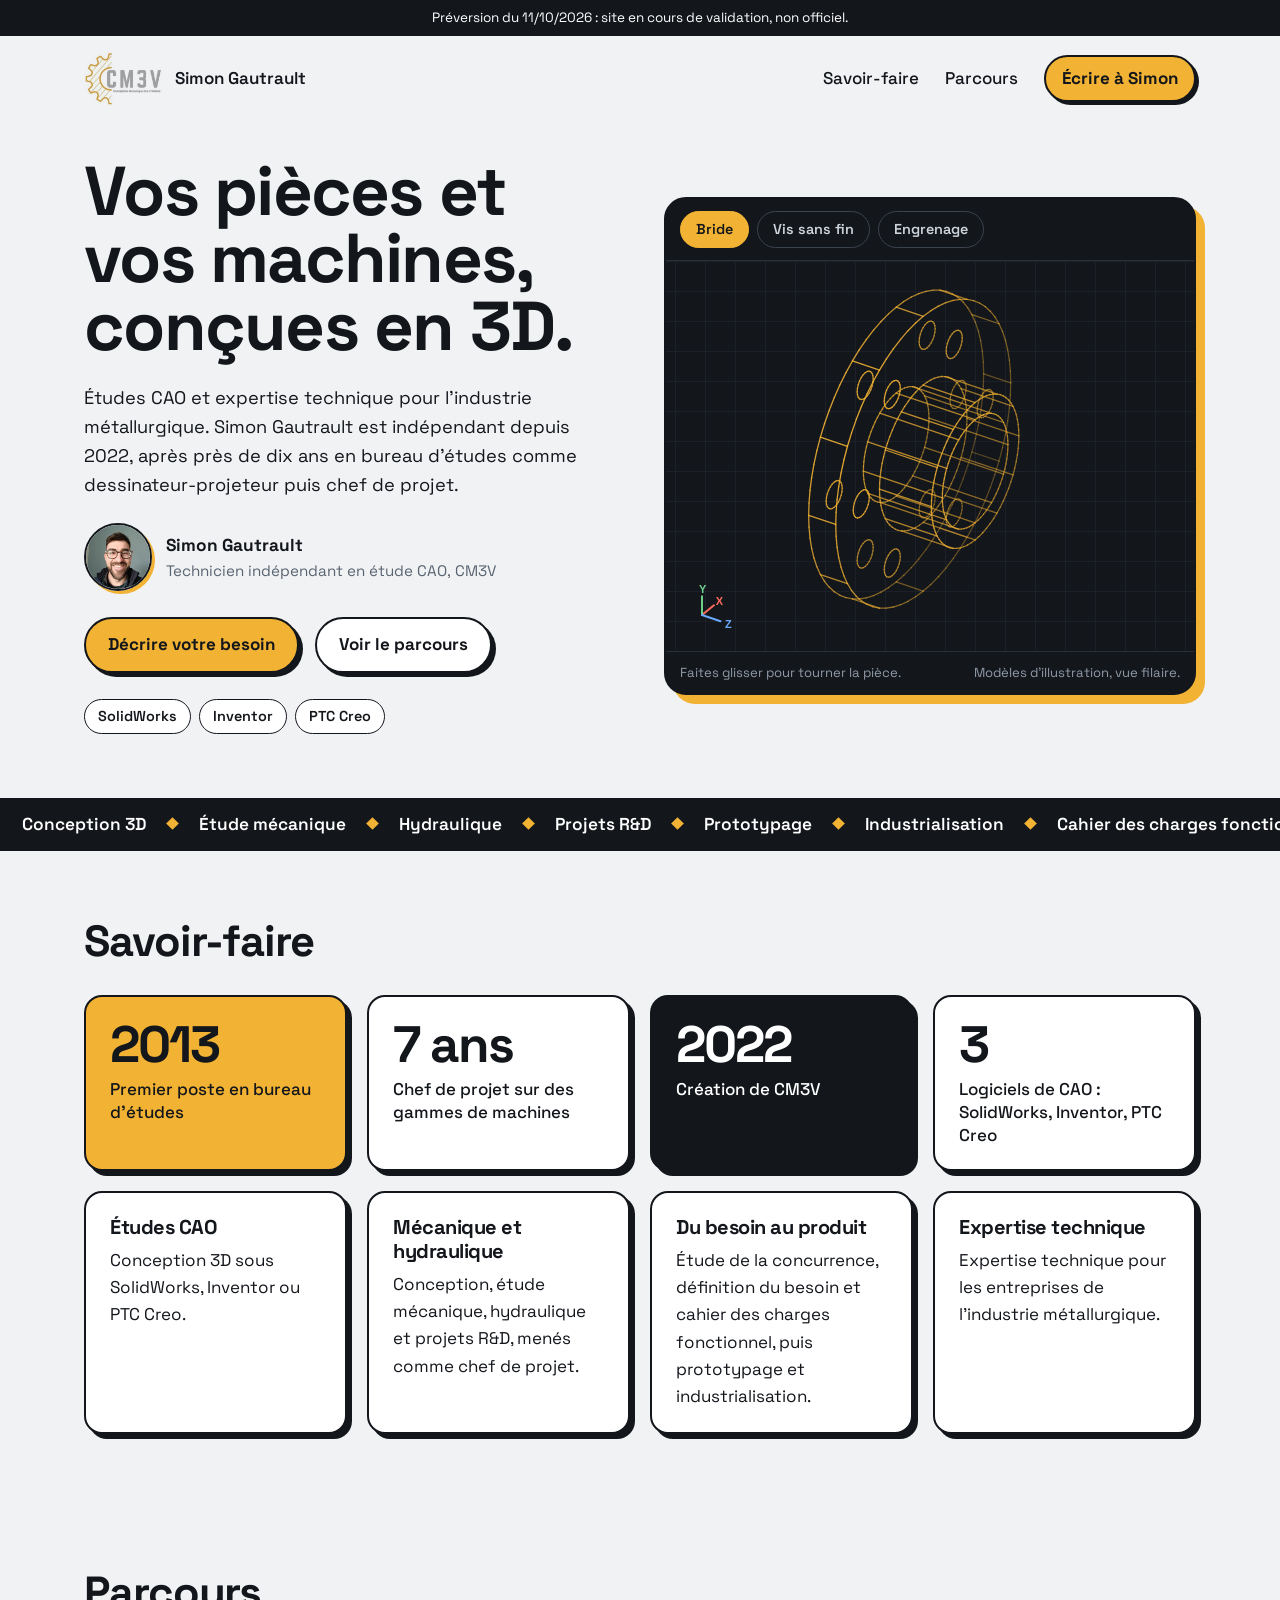
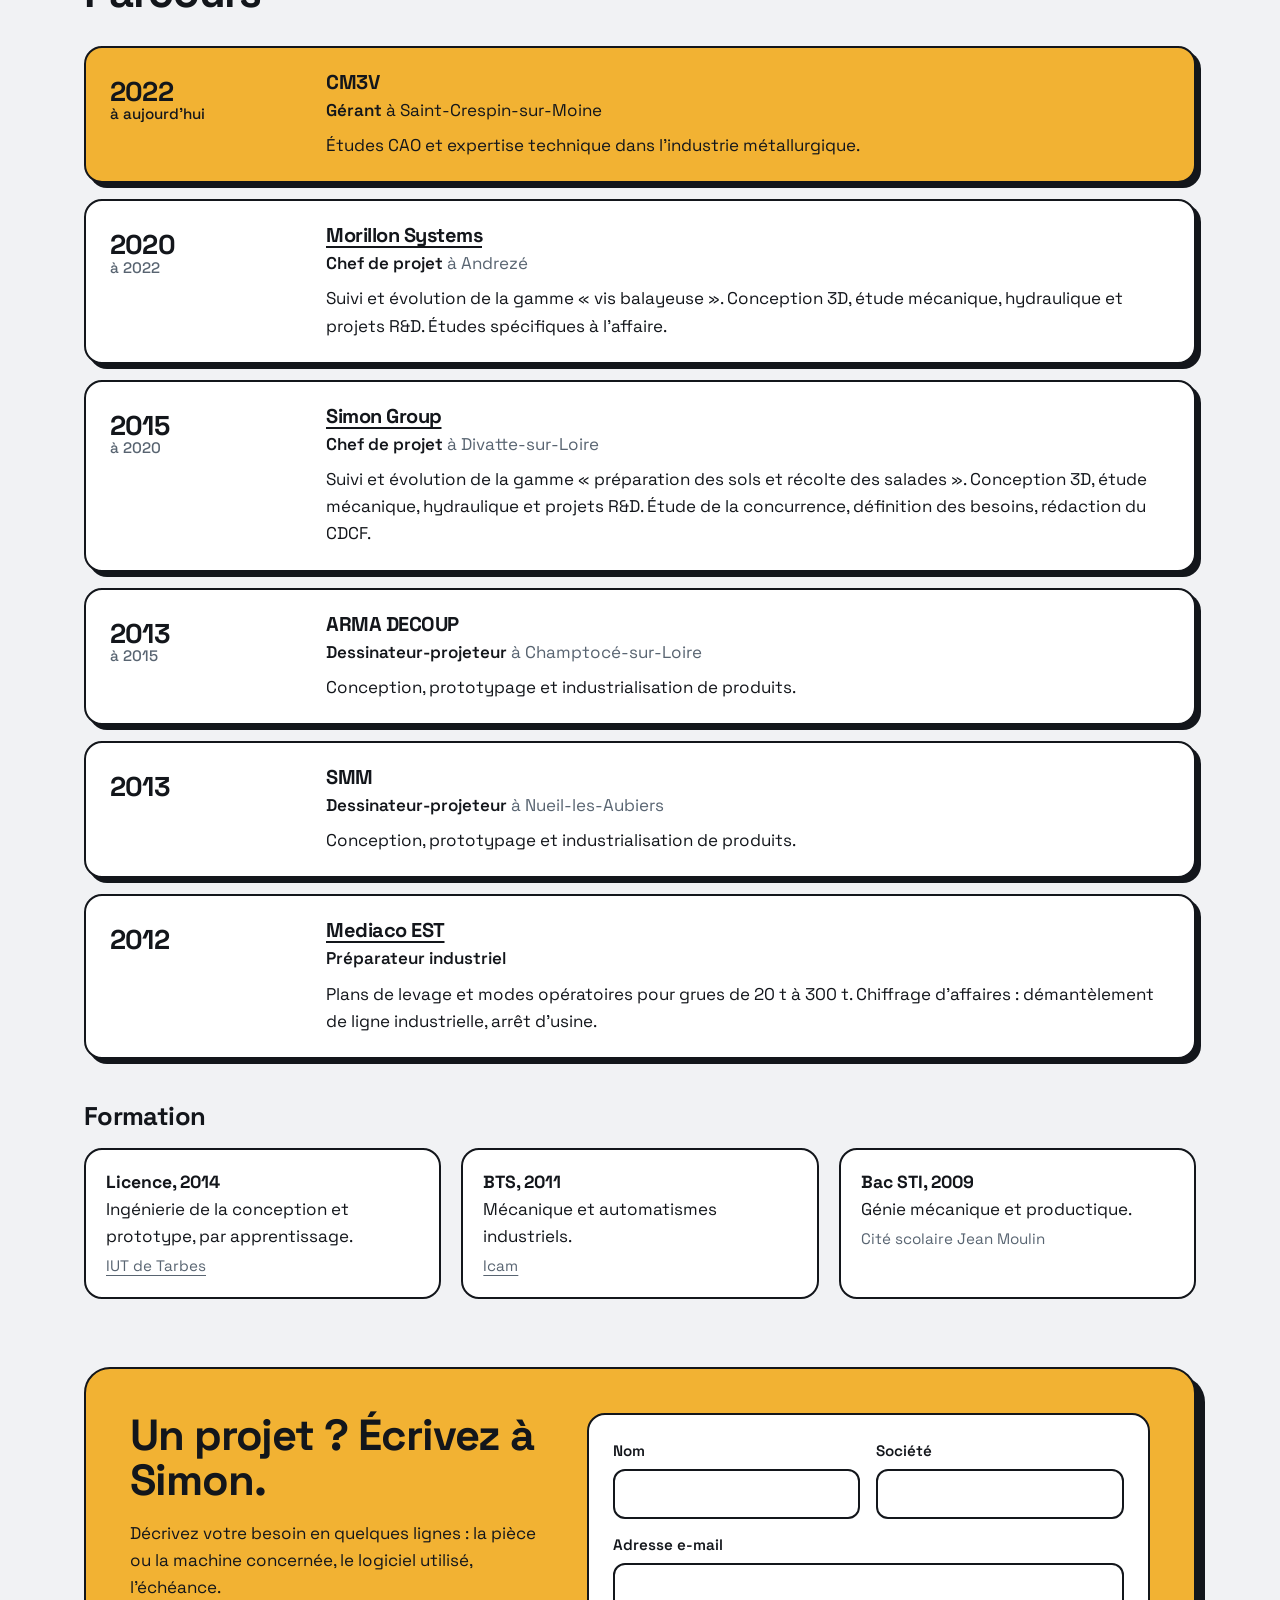
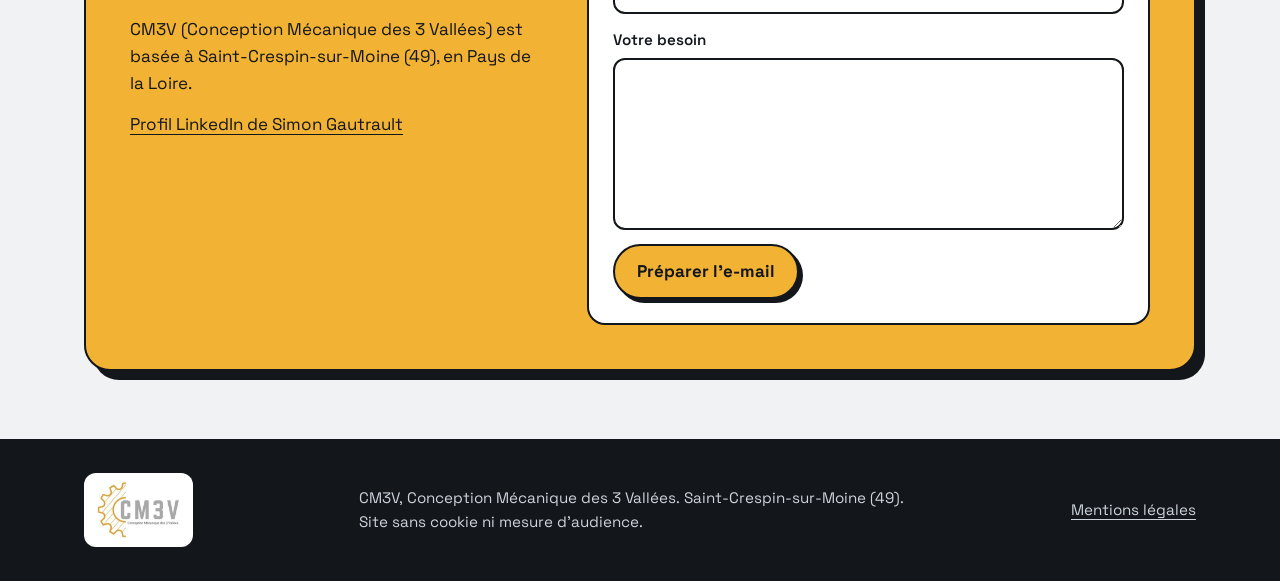
==== commit 190f8f81: "Refonte visuelle : vue 3D interactive, police hebergee, nouvelle mise en page" ====
--- a/index.html
+++ b/index.html
@@ -7,192 +7,98 @@
 <title>Simon Gautrault, CM3V : études CAO et expertise technique</title>
 <meta name="description" content="Simon Gautrault, technicien indépendant en étude CAO à Saint-Crespin-sur-Moine (49). Conception 3D, étude mécanique et hydraulique, expertise technique pour l'industrie métallurgique.">
 <link rel="icon" href="favicon.svg" type="image/svg+xml">
+<link rel="preload" href="space-grotesk-latin.woff2" as="font" type="font/woff2" crossorigin>
 <link rel="stylesheet" href="style.css">
 </head>
 <body>
 <p class="preversion">Préversion du 11/10/2026 : site en cours de validation, non officiel.</p>
-<div class="planche">
 
-<header class="entete">
-  <a class="marque" href="#haut"><img src="logo-cm3v.jpg" alt="CM3V, Conception Mécanique des 3 Vallées" width="82" height="56"><span>Simon Gautrault</span></a>
+<header class="cadre entete">
+  <a class="marque" href="#haut"><img src="logo-cm3v.jpg" alt="CM3V, Conception Mécanique des 3 Vallées" width="79" height="54"><span>Simon Gautrault</span></a>
   <nav aria-label="Sections du site">
     <a href="#savoir-faire">Savoir-faire</a>
     <a href="#parcours">Parcours</a>
-    <a class="bouton" href="#contact">Écrire à Simon</a>
+    <a class="bouton petit" href="#contact">Écrire à Simon</a>
   </nav>
 </header>
 
 <main id="haut">
 
-<section class="hero">
+<section class="cadre hero">
   <div>
-    <h1>Études CAO et expertise technique pour l'industrie métallurgique</h1>
-    <div class="presentation">
-      <img src="simon-gautrault.jpg" alt="Portrait de Simon Gautrault" width="112" height="112">
-      <p class="chapo">Simon Gautrault est technicien indépendant en étude CAO depuis 2022, après près de dix ans en bureau d'études comme dessinateur-projeteur puis chef de projet. Il travaille sous SolidWorks, Inventor et PTC Creo.</p>
+    <h1>Vos pièces et vos machines, conçues en 3D.</h1>
+    <p class="chapo">Études CAO et expertise technique pour l'industrie métallurgique. Simon Gautrault est indépendant depuis 2022, après près de dix ans en bureau d'études comme dessinateur-projeteur puis chef de projet.</p>
+    <p class="identite"><img src="simon-gautrault.jpg" alt="Portrait de Simon Gautrault" width="68" height="68"><span><b>Simon Gautrault</b>Technicien indépendant en étude CAO, CM3V</span></p>
+    <p class="actions"><a class="bouton" href="#contact">Décrire votre besoin</a><a class="bouton clair" href="#parcours">Voir le parcours</a></p>
+    <ul class="puces" aria-label="Logiciels de CAO"><li>SolidWorks</li><li>Inventor</li><li>PTC Creo</li></ul>
+  </div>
+  <figure class="vue">
+    <div class="vue-barre" role="group" aria-label="Choisir le modèle affiché">
+      <button type="button" data-modele="bride" aria-pressed="true">Bride</button>
+      <button type="button" data-modele="vis" aria-pressed="false">Vis sans fin</button>
+      <button type="button" data-modele="engrenage" aria-pressed="false">Engrenage</button>
     </div>
-    <p class="actions"><a class="bouton plein" href="#contact">Décrire votre besoin</a><a class="lien" href="#parcours">Voir le parcours</a></p>
-  </div>
-  <figure class="dessin">
-    <svg viewBox="20 16 500 356" role="img" aria-label="Dessin technique d'une bride à six trous : vue de face et coupe A-A">
-      <defs>
-        <pattern id="hach" width="7" height="7" patternUnits="userSpaceOnUse" patternTransform="rotate(45)"><line class="fin" x1="0" y1="0" x2="0" y2="7"/></pattern>
-        <marker id="fl" viewBox="0 0 10 6" refX="10" refY="3" markerWidth="10" markerHeight="6" orient="auto-start-reverse"><path class="pointe" d="M0 0L10 3L0 6z"/></marker>
-      </defs>
-      <g class="axes">
-        <line x1="30" y1="200" x2="310" y2="200"/>
-        <line x1="170" y1="52" x2="170" y2="348"/>
-        <circle cx="170" cy="200" r="85"/>
-        <line x1="362" y1="200" x2="460" y2="200"/>
-      </g>
-      <g class="vu">
-        <circle class="trace" pathLength="1" cx="170" cy="200" r="120"/>
-        <circle class="trace" pathLength="1" cx="170" cy="200" r="60"/>
-        <circle class="trace" pathLength="1" cx="170" cy="200" r="45"/>
-        <circle class="trace" pathLength="1" cx="255" cy="200" r="11"/>
-        <circle class="trace" pathLength="1" cx="212.5" cy="273.6" r="11"/>
-        <circle class="trace" pathLength="1" cx="127.5" cy="273.6" r="11"/>
-        <circle class="trace" pathLength="1" cx="85" cy="200" r="11"/>
-        <circle class="trace" pathLength="1" cx="127.5" cy="126.4" r="11"/>
-        <circle class="trace" pathLength="1" cx="212.5" cy="126.4" r="11"/>
-        <path class="trace coupe" pathLength="1" d="M380 80h24v60h46v15h-70z"/>
-        <path class="trace coupe" pathLength="1" d="M380 245h70v15h-46v60h-24z"/>
-        <path class="trace" pathLength="1" d="M380 155v90M450 155v90"/>
-      </g>
-      <g class="cotes">
-        <line x1="408" y1="80" x2="510" y2="80"/>
-        <line x1="408" y1="320" x2="510" y2="320"/>
-        <line x1="504" y1="80" x2="504" y2="320" marker-start="url(#fl)" marker-end="url(#fl)"/>
-        <text x="498" y="200" text-anchor="middle" transform="rotate(-90 498 200)">Ø 240</text>
-        <line x1="454" y1="155" x2="482" y2="155"/>
-        <line x1="454" y1="245" x2="482" y2="245"/>
-        <line x1="476" y1="155" x2="476" y2="245" marker-start="url(#fl)" marker-end="url(#fl)"/>
-        <text x="470" y="200" text-anchor="middle" transform="rotate(-90 470 200)">Ø 90</text>
-        <path d="M220.3 118.6L275 40h118" marker-start="url(#fl)"/>
-        <text x="279" y="34">6 × Ø 22 sur Ø 170</text>
-        <line x1="198" y1="56" x2="172" y2="56" marker-end="url(#fl)"/>
-        <line x1="198" y1="344" x2="172" y2="344" marker-end="url(#fl)"/>
-        <text x="203" y="61">A</text>
-        <text x="203" y="349">A</text>
-        <text x="415" y="68" text-anchor="middle">A-A</text>
-      </g>
-    </svg>
-    <figcaption>Dessin d'illustration : bride à six trous, vue de face et coupe A-A.</figcaption>
+    <canvas id="vue3d" role="img" aria-label="Modèle 3D filaire que l'on peut faire tourner"></canvas>
+    <figcaption><span>Faites glisser pour tourner la pièce.</span><span>Modèles d'illustration, vue filaire.</span></figcaption>
   </figure>
 </section>
 
-<section class="bloc" id="savoir-faire">
+<div class="bandeau" aria-hidden="true"><div>
+  <span>Conception 3D</span><i></i><span>Étude mécanique</span><i></i><span>Hydraulique</span><i></i><span>Projets R&amp;D</span><i></i><span>Prototypage</span><i></i><span>Industrialisation</span><i></i><span>Cahier des charges fonctionnel</span><i></i><span>Expertise technique</span><i></i>
+  <span>Conception 3D</span><i></i><span>Étude mécanique</span><i></i><span>Hydraulique</span><i></i><span>Projets R&amp;D</span><i></i><span>Prototypage</span><i></i><span>Industrialisation</span><i></i><span>Cahier des charges fonctionnel</span><i></i><span>Expertise technique</span><i></i>
+</div></div>
+
+<section class="cadre bloc" id="savoir-faire">
   <h2>Savoir-faire</h2>
-  <div class="savoir">
-    <div><h3>Études CAO</h3><p>Conception 3D sous SolidWorks, Inventor ou PTC Creo.</p></div>
-    <div><h3>Mécanique et hydraulique</h3><p>Sept ans de chef de projet sur des gammes de machines : conception, étude mécanique, hydraulique et projets R&amp;D.</p></div>
-    <div><h3>Du besoin au produit</h3><p>Étude de la concurrence, définition du besoin et rédaction du cahier des charges fonctionnel, puis prototypage et industrialisation.</p></div>
-    <div><h3>Expertise technique</h3><p>Expertise technique pour les entreprises de l'industrie métallurgique.</p></div>
+  <div class="grille chiffres">
+    <div class="carte or"><b>2013</b><p>Premier poste en bureau d'études</p></div>
+    <div class="carte"><b>7 ans</b><p>Chef de projet sur des gammes de machines</p></div>
+    <div class="carte nuit"><b>2022</b><p>Création de CM3V</p></div>
+    <div class="carte"><b>3</b><p>Logiciels de CAO : SolidWorks, Inventor, PTC Creo</p></div>
+  </div>
+  <div class="grille">
+    <div class="carte"><h3>Études CAO</h3><p>Conception 3D sous SolidWorks, Inventor ou PTC Creo.</p></div>
+    <div class="carte"><h3>Mécanique et hydraulique</h3><p>Conception, étude mécanique, hydraulique et projets R&amp;D, menés comme chef de projet.</p></div>
+    <div class="carte"><h3>Du besoin au produit</h3><p>Étude de la concurrence, définition du besoin et cahier des charges fonctionnel, puis prototypage et industrialisation.</p></div>
+    <div class="carte"><h3>Expertise technique</h3><p>Expertise technique pour les entreprises de l'industrie métallurgique.</p></div>
   </div>
 </section>
 
-<section class="bloc" id="parcours">
+<section class="cadre bloc" id="parcours">
   <h2>Parcours</h2>
-  <table class="nomenclature">
-    <thead><tr><th scope="col">Rep.</th><th scope="col">Période</th><th scope="col">Poste et entreprise</th><th scope="col">Missions</th></tr></thead>
-    <tbody>
-      <tr><td>6</td><td>2022 à aujourd'hui</td><td>Gérant<span>CM3V, Saint-Crespin-sur-Moine</span></td><td>Études CAO et expertise technique dans l'industrie métallurgique.</td></tr>
-      <tr><td>5</td><td>2020 à 2022</td><td>Chef de projet<span><a href="https://www.morillonsystems.com/" rel="noopener">Morillon Systems</a>, Andrezé</span></td><td>Suivi et évolution de la gamme « vis balayeuse ». Conception 3D, étude mécanique, hydraulique et projets R&amp;D. Études spécifiques à l'affaire.</td></tr>
-      <tr><td>4</td><td>2015 à 2020</td><td>Chef de projet<span><a href="https://www.machines-simon.com/" rel="noopener">Simon Group</a>, Divatte-sur-Loire</span></td><td>Suivi et évolution de la gamme « préparation des sols et récolte des salades ». Conception 3D, étude mécanique, hydraulique et projets R&amp;D. Étude de la concurrence, définition des besoins, rédaction du CDCF.</td></tr>
-      <tr><td>3</td><td>2013 à 2015</td><td>Dessinateur-projeteur<span>ARMA DECOUP, Champtocé-sur-Loire</span></td><td>Conception, prototypage et industrialisation de produits.</td></tr>
-      <tr><td>2</td><td>2013</td><td>Dessinateur-projeteur<span>SMM, Nueil-les-Aubiers</span></td><td>Conception, prototypage et industrialisation de produits.</td></tr>
-      <tr><td>1</td><td>2012</td><td>Préparateur industriel<span><a href="https://www.mediaco.fr/" rel="noopener">Mediaco EST</a></span></td><td>Plans de levage et modes opératoires pour grues de 20 t à 300 t. Chiffrage d'affaires : démantèlement de ligne industrielle, arrêt d'usine.</td></tr>
-    </tbody>
-  </table>
+  <div class="frise">
+    <article class="carte etape actuelle"><p class="quand">2022<span>à aujourd'hui</span></p><div><h3>CM3V</h3><p class="poste">Gérant <span>à Saint-Crespin-sur-Moine</span></p><p>Études CAO et expertise technique dans l'industrie métallurgique.</p></div></article>
+    <article class="carte etape"><p class="quand">2020<span>à 2022</span></p><div><h3><a href="https://www.morillonsystems.com/" rel="noopener">Morillon Systems</a></h3><p class="poste">Chef de projet <span>à Andrezé</span></p><p>Suivi et évolution de la gamme « vis balayeuse ». Conception 3D, étude mécanique, hydraulique et projets R&amp;D. Études spécifiques à l'affaire.</p></div></article>
+    <article class="carte etape"><p class="quand">2015<span>à 2020</span></p><div><h3><a href="https://www.machines-simon.com/" rel="noopener">Simon Group</a></h3><p class="poste">Chef de projet <span>à Divatte-sur-Loire</span></p><p>Suivi et évolution de la gamme « préparation des sols et récolte des salades ». Conception 3D, étude mécanique, hydraulique et projets R&amp;D. Étude de la concurrence, définition des besoins, rédaction du CDCF.</p></div></article>
+    <article class="carte etape"><p class="quand">2013<span>à 2015</span></p><div><h3>ARMA DECOUP</h3><p class="poste">Dessinateur-projeteur <span>à Champtocé-sur-Loire</span></p><p>Conception, prototypage et industrialisation de produits.</p></div></article>
+    <article class="carte etape"><p class="quand">2013</p><div><h3>SMM</h3><p class="poste">Dessinateur-projeteur <span>à Nueil-les-Aubiers</span></p><p>Conception, prototypage et industrialisation de produits.</p></div></article>
+    <article class="carte etape"><p class="quand">2012</p><div><h3><a href="https://www.mediaco.fr/" rel="noopener">Mediaco EST</a></h3><p class="poste">Préparateur industriel</p><p>Plans de levage et modes opératoires pour grues de 20 t à 300 t. Chiffrage d'affaires : démantèlement de ligne industrielle, arrêt d'usine.</p></div></article>
+  </div>
 
-  <div class="gammes">
-    <figure>
-      <svg viewBox="0 0 240 164" role="img" aria-label="Schéma d'une vis balayeuse en fond de silo">
-        <g class="axes"><line x1="120" y1="6" x2="120" y2="144"/></g>
-        <g class="leger"><path d="M44 78q76-26 152 0"/></g>
-        <g class="vu">
-          <path d="M44 130V44L120 16l76 28v86"/>
-          <path d="M28 130h82M130 130h82"/>
-          <path d="M110 130l5 14h10l5-14"/>
-          <path d="M124 121h70"/>
-          <path d="M126 129l5-16 6 16 5-16 6 16 5-16 6 16 5-16 6 16 5-16 6 16 5-16 6 16"/>
-        </g>
-        <g class="cotes">
-          <path d="M92 100a28 7 0 0 0 56 0" marker-end="url(#fl)"/>
-          <line x1="120" y1="146" x2="120" y2="160" marker-end="url(#fl)"/>
-        </g>
-      </svg>
-      <figcaption><b>Vis balayeuse de silo</b><span>Gamme suivie chez Morillon Systems, 2020 à 2022.</span></figcaption>
-    </figure>
-    <figure>
-      <svg viewBox="0 0 240 164" role="img" aria-label="Schéma d'un outil de préparation des sols : rotor et rouleau">
-        <g class="leger"><path d="M6 130l9-5 8 6 9-6 8 5 9-5 8 5 9-5 8 5 9-4"/><path d="M127 130h107"/></g>
-        <g class="vu">
-          <path d="M72 62h124v10H72z"/>
-          <path d="M72 72V42M72 44L40 58M72 70L40 96"/>
-          <circle cx="106" cy="108" r="22"/>
-          <path d="M106 108v-22M106 108l19 11M106 108l-19 11"/>
-          <path d="M78 108a28 28 0 0 1 56 0"/>
-          <path d="M106 72v8"/>
-          <circle cx="176" cy="116" r="14"/>
-          <path d="M176 72v30"/>
-        </g>
-        <g class="cotes">
-          <line x1="150" y1="150" x2="100" y2="150" marker-end="url(#fl)"/>
-          <text x="156" y="154">avancement</text>
-        </g>
-      </svg>
-      <figcaption><b>Préparation des sols en maraîchage</b><span>Gamme suivie chez Simon Group, 2015 à 2020.</span></figcaption>
-    </figure>
-    <figure>
-      <svg viewBox="0 0 240 164" role="img" aria-label="Schéma d'une grue mobile en levage">
-        <g class="leger"><path d="M8 140h224"/></g>
-        <g class="vu">
-          <path d="M40 110h112v14H40z"/>
-          <path d="M40 110V94h20l8 16"/>
-          <path d="M100 96h40v14h-40z"/>
-          <circle cx="58" cy="130" r="9"/><circle cx="80" cy="130" r="9"/><circle cx="114" cy="130" r="9"/><circle cx="136" cy="130" r="9"/>
-          <path d="M128 94l72-66 8 7-70 67z"/>
-          <path d="M204 31v48"/>
-          <path d="M204 79l-14 9M204 79l14 9"/>
-          <path d="M188 88h32v24h-32z"/>
-          <path d="M40 118h-10v20M26 139h8M152 118h10v20M158 139h8"/>
-        </g>
-        <g class="cotes">
-          <line x1="120" y1="143" x2="120" y2="158"/>
-          <line x1="204" y1="116" x2="204" y2="158"/>
-          <line x1="120" y1="154" x2="204" y2="154" marker-start="url(#fl)" marker-end="url(#fl)"/>
-          <text x="162" y="150" text-anchor="middle">portée</text>
-          <text x="14" y="34">Grues de 20 t à 300 t</text>
-        </g>
-      </svg>
-      <figcaption><b>Levage par grue</b><span>Plans de levage chez Mediaco EST, 2012.</span></figcaption>
-    </figure>
+  <div class="formation">
+    <h2>Formation</h2>
+    <div class="grille">
+      <div class="carte"><b>Licence, 2014</b>Ingénierie de la conception et prototype, par apprentissage.<span><a href="https://www.iut-tarbes.fr/" rel="noopener">IUT de Tarbes</a></span></div>
+      <div class="carte"><b>BTS, 2011</b>Mécanique et automatismes industriels.<span><a href="https://www.icam.fr/" rel="noopener">Icam</a></span></div>
+      <div class="carte"><b>Bac STI, 2009</b>Génie mécanique et productique.<span>Cité scolaire Jean Moulin</span></div>
+    </div>
   </div>
-  <p class="note">Schémas d'illustration : ils montrent le type de machine, pas un modèle des fabricants.</p>
-
-  <h2 class="sous-titre">Formation</h2>
-  <ul class="formation">
-    <li><b>Licence, 2014</b>Ingénierie de la conception et prototype, par apprentissage.<span><a href="https://www.iut-tarbes.fr/" rel="noopener">IUT de Tarbes</a></span></li>
-    <li><b>BTS, 2011</b>Mécanique et automatismes industriels.<span><a href="https://www.icam.fr/" rel="noopener">Icam</a></span></li>
-    <li><b>Bac STI, 2009</b>Génie mécanique et productique.<span>Cité scolaire Jean Moulin</span></li>
-  </ul>
 </section>
 
-<section class="bloc" id="contact">
-  <h2>Contact</h2>
+<section class="cadre" id="contact">
   <div class="contact">
     <div>
+      <h2>Un projet ? Écrivez à Simon.</h2>
       <p>Décrivez votre besoin en quelques lignes : la pièce ou la machine concernée, le logiciel utilisé, l'échéance.</p>
       <p>CM3V (Conception Mécanique des 3 Vallées) est basée à Saint-Crespin-sur-Moine (49), en Pays de la Loire.</p>
-      <p><a class="lien" href="https://www.linkedin.com/in/simon-gautrault-682b04257" rel="noopener">Profil LinkedIn de Simon Gautrault</a></p>
+      <p><a href="https://www.linkedin.com/in/simon-gautrault-682b04257" rel="noopener">Profil LinkedIn de Simon Gautrault</a></p>
     </div>
     <form id="form-contact">
       <label>Nom<input type="text" name="nom" autocomplete="name" required></label>
       <label>Société<input type="text" name="societe" autocomplete="organization"></label>
       <label class="large">Adresse e-mail<input type="email" name="email" autocomplete="email" required></label>
       <label class="large">Votre besoin<textarea name="message" rows="6" required></textarea></label>
-      <button class="bouton plein" type="submit">Préparer l'e-mail</button>
+      <button class="bouton" type="submit">Préparer l'e-mail</button>
       <p id="retour" class="retour" role="status" tabindex="-1" hidden></p>
     </form>
   </div>
@@ -200,19 +106,14 @@
 
 </main>
 
-<footer>
-  <div class="cartouche">
-    <div class="titre"><small>Titre</small><b>Études CAO et expertise technique</b></div>
-    <div><small>Établi par</small><b>Simon Gautrault</b></div>
-    <div><small>Lieu</small><b>Saint-Crespin-sur-Moine (49)</b></div>
-    <div class="logo"><img src="logo-cm3v.jpg" alt="Logo CM3V" width="123" height="84"></div>
-    <div><small>Société</small><b>CM3V</b></div>
-    <div><small>Indice</small><b>Préversion, 11/10/2026</b></div>
+<footer class="pied">
+  <div class="cadre">
+    <span class="logo"><img src="logo-cm3v.jpg" alt="Logo CM3V" width="85" height="58"></span>
+    <p>CM3V, Conception Mécanique des 3 Vallées. Saint-Crespin-sur-Moine (49).<br>Site sans cookie ni mesure d'audience.</p>
+    <nav aria-label="Liens de pied de page"><a href="mentions-legales.html">Mentions légales</a></nav>
   </div>
-  <div class="pied"><span>Site sans cookie ni mesure d'audience.</span><a href="mentions-legales.html">Mentions légales</a></div>
 </footer>
 
-</div>
 <script>
 // Le formulaire n'envoie rien lui-meme : il ouvre la messagerie du visiteur
 // avec un e-mail pret a partir. Aucun service tiers, aucune donnee conservee.
@@ -237,5 +138,6 @@
   });
 })();
 </script>
+<script src="vue3d.js" defer></script>
 </body>
 </html>
--- a/style.css
+++ b/style.css
@@ -1,151 +1,139 @@
-/* Site de Simon Gautrault (CM3V). Une seule feuille de style, aucune dependance externe. */
+/* Site de Simon Gautrault (CM3V). Une seule feuille de style, police hebergee sur place. */
+@font-face{font-family:"Space Grotesk";src:url(space-grotesk-latin.woff2) format("woff2");font-weight:300 700;font-display:swap}
 :root{
-  --tole:#e9eceb;      /* fond : tole brossee */
-  --feuille:#f7f8f7;   /* la planche de dessin */
-  --encre:#17202b;     /* traits forts et texte */
-  --acier:#5b6975;     /* texte secondaire, traits fins */
-  --trait:#b9c2c7;     /* filets de separation */
-  --bleu:#1b3fa0;      /* bleu de tracage : cotes et actions */
-  --din:"Bahnschrift","DIN Alternate","Roboto Condensed","Arial Narrow",system-ui,sans-serif;
-  --texte:"Segoe UI",system-ui,-apple-system,"Helvetica Neue",Arial,sans-serif;
+  --fond:#f1f2f4;
+  --blanc:#ffffff;
+  --encre:#13161b;
+  --acier:#586471;
+  --trait:#d3d8de;
+  --or:#f2b233;        /* l'or du logo CM3V, pousse en clair */
+  --nuit:#13161b;      /* fond de la vue 3D */
+  --ombre:5px 5px 0 var(--encre);
+  --police:"Space Grotesk","Segoe UI",system-ui,-apple-system,Arial,sans-serif;
 }
 *{box-sizing:border-box}
 html{scroll-behavior:smooth}
-body{margin:0;background:var(--tole);color:var(--encre);font:17px/1.6 var(--texte)}
-a{color:inherit}
-:focus-visible{outline:3px solid var(--bleu);outline-offset:3px}
+body{margin:0;background:var(--fond);color:var(--encre);font:17px/1.6 var(--police)}
+a{color:inherit;text-underline-offset:4px}
+img{max-width:100%}
+:focus-visible{outline:3px solid #2f6fed;outline-offset:3px}
+.cadre{max-width:1160px;margin:0 auto;padding-inline:24px}
+h1,h2,h3{margin:0;font-weight:700;letter-spacing:-.025em}
+h2{font-size:clamp(1.9rem,3.4vw,2.8rem);line-height:1.05;margin-bottom:30px}
+h3{font-size:1.25rem;line-height:1.2}
 
-.preversion{margin:0;padding:6px 16px;background:var(--encre);color:var(--feuille);font-size:13.5px;text-align:center}
-.planche{max-width:1180px;margin:18px auto;background:var(--feuille);border:1.5px solid var(--encre)}
+.preversion{margin:0;padding:7px 16px;background:var(--encre);color:#fff;font-size:13.5px;text-align:center}
 
-.entete{display:flex;justify-content:space-between;align-items:center;gap:16px;padding:14px 28px;border-bottom:1px solid var(--trait)}
-.marque{display:flex;align-items:center;gap:14px;text-decoration:none}
-.marque img{display:block;height:56px;width:auto;mix-blend-mode:multiply}
-.marque strong{font:600 26px/1 var(--din);letter-spacing:.5px}
-.marque span{color:var(--acier);font-size:15px}
-.entete nav{display:flex;align-items:center;gap:22px;font-size:15.5px}
-.entete nav a{text-decoration:none}
-.entete nav a:hover{text-decoration:underline;text-underline-offset:4px}
-.bouton{display:inline-block;border:1.5px solid var(--encre);padding:7px 14px;background:transparent;color:var(--encre);text-decoration:none;font-weight:600}
-.entete nav a.bouton:hover,.bouton:hover{background:var(--encre);color:var(--feuille);text-decoration:none}
-.bouton.plein{background:var(--bleu);border-color:var(--bleu);color:#fff;padding:12px 20px}
-.bouton.plein:hover{background:var(--encre);border-color:var(--encre)}
+/* Boutons : ombre dure qui s'ecrase au survol */
+.bouton{display:inline-block;padding:12px 22px;border:2px solid var(--encre);border-radius:999px;background:var(--or);color:var(--encre);font:inherit;font-weight:700;text-decoration:none;cursor:pointer;box-shadow:4px 4px 0 var(--encre);transition:transform .12s,box-shadow .12s}
+.bouton:hover{transform:translate(2px,2px);box-shadow:2px 2px 0 var(--encre)}
+.bouton:active{transform:translate(4px,4px);box-shadow:0 0 0 var(--encre)}
+.bouton.clair{background:var(--blanc)}
+.bouton.petit{padding:8px 16px;box-shadow:3px 3px 0 var(--encre)}
 
-.hero{display:grid;grid-template-columns:1.05fr .95fr;gap:36px;align-items:center;padding:56px 28px 48px}
-h1{font:600 clamp(2.3rem,4.6vw,3.9rem)/1.04 var(--din);font-stretch:85%;letter-spacing:-.3px;margin:0 0 22px;text-wrap:balance}
-.chapo{font-size:1.12rem;max-width:34em;margin:0 0 28px}
-.presentation{display:grid;grid-template-columns:112px 1fr;gap:20px;align-items:start;margin:0 0 28px}
-.presentation img{display:block;width:112px;height:112px;border:1.5px solid var(--encre)}
-.presentation .chapo{margin:0}
-.actions{display:flex;flex-wrap:wrap;align-items:center;gap:22px;margin:0}
-.lien{text-underline-offset:4px}
-.dessin{margin:0}
-.dessin svg{display:block;width:100%;height:auto}
-.dessin figcaption{color:var(--acier);font-size:13.5px;margin-top:6px}
+.entete{display:flex;justify-content:space-between;align-items:center;gap:16px;padding-block:16px}
+.marque{display:flex;align-items:center;gap:12px;text-decoration:none;font-weight:600}
+.marque img{display:block;height:54px;width:auto;mix-blend-mode:multiply}
+.entete nav{display:flex;align-items:center;gap:26px;font-weight:500}
+.entete nav a:not(.bouton){text-decoration:none}
+.entete nav a:not(.bouton):hover{text-decoration:underline}
 
-/* Le dessin : traits vus, axes, hachures, cotes */
-.vu circle,.vu path{fill:none;stroke:var(--encre);stroke-width:1.7;stroke-linejoin:round}
-.leger path{fill:none;stroke:var(--acier);stroke-width:.9}
-.gammes{display:grid;grid-template-columns:repeat(3,1fr);margin:28px 0 0;border:1px solid var(--encre)}
-.gammes figure{margin:0;padding:14px 18px 16px;border-left:1px solid var(--encre)}
-.gammes figure:first-child{border-left:0}
-.gammes svg{display:block;width:100%;height:auto}
-.gammes .cotes text{font-size:10px}
-.gammes figcaption{margin-top:8px;font-size:.95rem}
-.gammes figcaption b{display:block;font:600 1.1rem/1.25 var(--din)}
-.gammes figcaption span{color:var(--acier)}
-.note{color:var(--acier);font-size:13.5px;margin:8px 0 0}
-.nomenclature a,.formation a{color:inherit;text-underline-offset:3px}
-.vu .coupe{fill:url(#hach)}
-.axes line,.axes circle{fill:none;stroke:var(--acier);stroke-width:.8;stroke-dasharray:14 3 2 3}
-.fin{stroke:#c9952e;stroke-width:.9} /* hachures a la couleur du logo CM3V */
-.cotes line,.cotes path{fill:none;stroke:var(--bleu);stroke-width:.9}
-.cotes text{fill:var(--bleu);font:500 13px var(--din)}
-.pointe{fill:var(--bleu)}
-.trace{stroke-dasharray:1;stroke-dashoffset:1;animation:tracer 1.6s ease-out forwards}
-.vu .coupe{animation:tracer 1.6s ease-out forwards,remplir .6s 1.3s both}
-.axes{animation:apparaitre .5s .1s both}
-.cotes{animation:apparaitre .6s 1.5s both}
-@keyframes tracer{to{stroke-dashoffset:0}}
-@keyframes remplir{from{fill-opacity:0}to{fill-opacity:1}}
-@keyframes apparaitre{from{opacity:0}to{opacity:1}}
+.hero{display:grid;grid-template-columns:1fr 1fr;gap:48px;align-items:center;padding-block:36px 64px}
+h1{font-size:clamp(2.6rem,5.4vw,4.5rem);line-height:.98;margin-bottom:22px;text-wrap:balance}
+.chapo{font-size:1.14rem;margin:0 0 24px;max-width:33em}
+.identite{display:flex;align-items:center;gap:14px;margin:0 0 26px}
+.identite img{width:68px;height:68px;border-radius:50%;border:2px solid var(--encre);box-shadow:3px 3px 0 var(--or)}
+.identite b{display:block;font-size:1.08rem;color:var(--encre)}
+.identite span{color:var(--acier);font-size:.95rem}
+.actions{display:flex;flex-wrap:wrap;gap:16px;margin:0 0 26px}
+.puces{display:flex;flex-wrap:wrap;gap:8px;margin:0;padding:0;list-style:none}
+.puces li{padding:5px 13px;border:1.5px solid var(--encre);border-radius:999px;background:var(--blanc);font-size:.9rem;font-weight:600}
+
+/* La vue 3D */
+.vue{margin:0;background:var(--nuit);border:2px solid var(--encre);border-radius:22px;box-shadow:9px 9px 0 var(--or);overflow:hidden;color:#e7ebf0}
+.vue-barre{display:flex;flex-wrap:wrap;align-items:center;gap:8px;padding:12px 14px;border-bottom:1px solid #2a3038}
+.vue-barre button{padding:6px 15px;border:1.5px solid #3b434e;border-radius:999px;background:transparent;color:#cdd4dc;font:inherit;font-size:.9rem;font-weight:600;cursor:pointer}
+.vue-barre button:hover{border-color:var(--or);color:#fff}
+.vue-barre button[aria-pressed="true"]{background:var(--or);border-color:var(--or);color:var(--encre)}
+.vue canvas{display:block;width:100%;height:390px;cursor:grab;touch-action:pan-y;background-image:linear-gradient(#1c2129 1px,transparent 1px),linear-gradient(90deg,#1c2129 1px,transparent 1px);background-size:30px 30px;background-position:center}
+.vue figcaption{display:flex;justify-content:space-between;flex-wrap:wrap;gap:4px 16px;padding:10px 14px;border-top:1px solid #2a3038;color:#909ba8;font-size:.82rem}
+
+/* Bandeau defilant */
+.bandeau{overflow:hidden;white-space:nowrap;background:var(--encre);color:#fff;font-weight:600;font-size:1.08rem}
+.bandeau div{display:inline-block;padding:13px 0;animation:defiler 36s linear infinite}
+.bandeau span{display:inline-block;padding:0 22px}
+.bandeau i{display:inline-block;width:9px;height:9px;background:var(--or);transform:rotate(45deg);vertical-align:2px}
+@keyframes defiler{to{transform:translateX(-50%)}}
+
+.bloc{padding-block:68px}
+.carte{background:var(--blanc);border:2px solid var(--encre);border-radius:18px;padding:22px 24px;box-shadow:var(--ombre)}
+.carte p{margin:8px 0 0}
+.grille{display:grid;grid-template-columns:repeat(4,1fr);gap:20px}
+.chiffres{margin-bottom:20px}
+.chiffres .carte b{display:block;font-size:clamp(2.3rem,4vw,3.3rem);line-height:1;letter-spacing:-.04em}
+.chiffres .carte p{font-weight:500;line-height:1.35}
+.carte.or{background:var(--or)}
+.carte.nuit{background:var(--encre);color:#fff}
+
+.frise{display:grid;gap:16px}
+.etape{display:grid;grid-template-columns:190px 1fr;gap:10px 26px;align-items:start}
+.quand{margin:0;font-size:1.7rem;font-weight:700;line-height:1.05;letter-spacing:-.03em}
+.quand span{display:block;font-size:.95rem;font-weight:500;letter-spacing:0;color:var(--acier)}
+.etape h3 a{text-decoration-thickness:2px}
+.etape .poste{margin:3px 0 0;font-weight:600}
+.etape .poste span{font-weight:400;color:var(--acier)}
+.etape.actuelle{background:var(--or)}
+.etape.actuelle .quand span,.etape.actuelle .poste span{color:var(--encre)}
+.formation{margin-top:44px}
+.formation h2{font-size:1.6rem;margin-bottom:18px}
+.formation .grille{grid-template-columns:repeat(3,1fr)}
+.formation .carte{box-shadow:none;padding:18px 20px}
+.formation .carte b{display:block;font-size:1.1rem}
+.formation .carte span{display:block;color:var(--acier);font-size:.95rem;margin-top:4px}
+
+.contact{display:grid;grid-template-columns:.85fr 1.15fr;gap:40px;align-items:start;padding:44px;background:var(--or);border:2px solid var(--encre);border-radius:26px;box-shadow:9px 9px 0 var(--encre)}
+.contact h2{margin-bottom:16px}
+.contact p{margin:0 0 14px;max-width:28em}
+.contact form{display:grid;grid-template-columns:1fr 1fr;gap:14px 16px;padding:24px;background:var(--blanc);border:2px solid var(--encre);border-radius:18px}
+.contact label{display:block;font-weight:600;font-size:.95rem}
+.contact input,.contact textarea{display:block;width:100%;margin-top:6px;padding:11px 13px;border:2px solid var(--encre);border-radius:12px;background:var(--blanc);color:inherit;font:inherit;font-weight:400}
+.contact .large{grid-column:1/-1}
+.contact button{justify-self:start}
+.retour{grid-column:1/-1;margin:0;padding:11px 14px;border:2px solid var(--encre);border-radius:12px;background:var(--fond)}
+.retour[hidden]{display:none}
+
+.pied{margin-top:68px;padding:34px 0;background:var(--encre);color:#cdd4dc;font-size:.95rem}
+.pied .cadre{display:flex;justify-content:space-between;align-items:center;flex-wrap:wrap;gap:18px}
+.pied .logo{display:block;padding:8px 12px;background:var(--blanc);border-radius:12px}
+.pied .logo img{display:block;height:58px;width:auto}
+.pied p{margin:0}
+.pied nav{display:flex;gap:22px}
+
+/* Page de texte (mentions legales) */
+.texte{max-width:48em;margin:20px auto 0}
+.texte h1{font-size:clamp(2.1rem,4vw,3rem)}
+.texte h2{font-size:1.4rem;margin:30px 0 8px}
+.texte p{margin:0 0 12px}
+.texte .attente{padding:12px 16px;border:2px solid var(--encre);border-radius:12px;background:var(--or)}
+
+@media (max-width:940px){
+  .hero{grid-template-columns:1fr;gap:34px;padding-block:22px 48px}
+  .grille{grid-template-columns:repeat(2,1fr)}
+  .contact{grid-template-columns:1fr;padding:28px}
+  .entete nav a:not(.bouton){display:none}
+}
+@media (max-width:620px){
+  .cadre{padding-inline:16px}
+  .bloc{padding-block:48px}
+  .grille,.formation .grille{grid-template-columns:1fr}
+  .etape{grid-template-columns:1fr}
+  .contact{padding:20px}
+  .contact form{grid-template-columns:1fr;padding:18px}
+  .vue canvas{height:300px}
+  .marque span{display:none}
+}
 @media (prefers-reduced-motion:reduce){
   html{scroll-behavior:auto}
-  .trace,.vu .coupe,.axes,.cotes{animation:none}
-  .trace{stroke-dasharray:none;stroke-dashoffset:0}
+  .bandeau div{animation:none}
+  .bouton{transition:none}
 }
-
-.bloc{padding:48px 28px;border-top:1px solid var(--trait)}
-h2{font:600 2rem/1.1 var(--din);font-stretch:88%;margin:0 0 26px}
-h3{font:600 1.22rem/1.2 var(--din);margin:0 0 8px}
-.savoir{display:grid;grid-template-columns:repeat(4,1fr)}
-.savoir>div{padding:0 22px;border-left:1px solid var(--trait)}
-.savoir>div:first-child{padding-left:0;border-left:0}
-.savoir p{margin:0;font-size:.98rem}
-.outils{margin:30px 0 0;padding-top:16px;border-top:1px solid var(--trait)}
-
-.nomenclature{width:100%;border-collapse:collapse;font-size:.96rem}
-.nomenclature th,.nomenclature td{border:1px solid var(--encre);padding:9px 12px;text-align:left;vertical-align:top}
-.nomenclature th{font:600 .95rem/1.2 var(--din);background:var(--tole)}
-.nomenclature td:first-child{font:600 1.05rem/1.4 var(--din);text-align:center;width:3.4em}
-.nomenclature td:nth-child(2){white-space:nowrap}
-.nomenclature td span{display:block;color:var(--acier)}
-.formation{list-style:none;margin:0;padding:0;display:grid;grid-template-columns:repeat(3,1fr);gap:0 28px}
-.formation li{border-top:1.5px solid var(--encre);padding-top:10px}
-.formation b{display:block;font:600 1.15rem/1.2 var(--din)}
-.formation span{display:block;color:var(--acier);font-size:.95rem}
-.sous-titre{margin-top:40px}
-
-.contact{display:grid;grid-template-columns:.8fr 1.2fr;gap:40px}
-.contact p{margin:0 0 14px;max-width:30em}
-.contact form{display:grid;grid-template-columns:1fr 1fr;gap:14px 16px;align-content:start}
-.contact label{display:block;font-weight:600;font-size:.95rem}
-.contact input,.contact textarea{display:block;width:100%;margin-top:5px;padding:10px 12px;border:1.5px solid var(--encre);border-radius:0;background:#fff;color:inherit;font:inherit;font-weight:400}
-.contact .large{grid-column:1/-1}
-.contact button{font:inherit;font-weight:600;cursor:pointer;justify-self:start}
-.retour{grid-column:1/-1;margin:0;padding:10px 12px;border-left:4px solid var(--bleu);background:var(--tole)}
-.retour[hidden]{display:none}
-
-.cartouche{display:grid;grid-template-columns:1.6fr 1fr 1fr auto;border-top:1.5px solid var(--encre)}
-.cartouche div{padding:10px 14px;border-right:1px solid var(--encre);border-bottom:1px solid var(--encre)}
-.cartouche .logo{grid-row:span 2;display:grid;place-items:center;padding:10px 22px;border-right:0}
-.cartouche .logo img{display:block;height:84px;width:auto;mix-blend-mode:multiply}
-.cartouche small{display:block;color:var(--acier);font-size:12.5px}
-.cartouche b{font:600 1.05rem/1.3 var(--din)}
-.cartouche .titre{grid-row:span 2}
-.cartouche .titre b{font-size:1.5rem}
-.pied{display:flex;justify-content:space-between;flex-wrap:wrap;gap:8px 16px;padding:10px 14px;font-size:13.5px;color:var(--acier)}
-
-.texte{max-width:46em}
-.texte h2{margin-top:34px;font-size:1.5rem;margin-bottom:10px}
-.texte .attente{border-left:4px solid var(--bleu);background:var(--tole);padding:10px 12px}
-
-@media (max-width:860px){
-  .planche{margin:0;border-width:0 0 1.5px}
-  .entete{padding:12px 18px}
-  .entete nav a:not(.bouton){display:none}
-  .hero{grid-template-columns:1fr;padding:36px 18px 30px}
-  .bloc{padding:36px 18px}
-  .savoir{grid-template-columns:1fr}
-  .savoir>div{padding:14px 0;border-left:0;border-top:1px solid var(--trait)}
-  .savoir>div:first-child{border-top:0;padding-top:0}
-  .formation{grid-template-columns:1fr;gap:16px}
-  .gammes{grid-template-columns:1fr}
-  .gammes figure{border-left:0;border-top:1px solid var(--encre)}
-  .gammes figure:first-child{border-top:0}
-  .gammes svg{max-width:300px}
-  .contact{grid-template-columns:1fr;gap:24px}
-  .contact form{grid-template-columns:1fr}
-  .cartouche{grid-template-columns:1fr}
-  .cartouche div{border-right:0}
-  .cartouche .titre,.cartouche .logo{grid-row:auto}
-  .cartouche .logo{justify-items:start}
-  .marque img{height:46px}
-  .presentation{grid-template-columns:84px 1fr;gap:14px}
-  .presentation img{width:84px;height:84px}
-  .nomenclature thead{position:absolute;left:-9999px}
-  .nomenclature tr{display:block;border:1px solid var(--encre);margin-bottom:10px;padding:6px 0}
-  .nomenclature td{display:block;border:0;padding:3px 12px;width:auto}
-  .nomenclature td:first-child{display:none}
-  .nomenclature td:nth-child(2){font:600 1.1rem/1.4 var(--din)}
-}
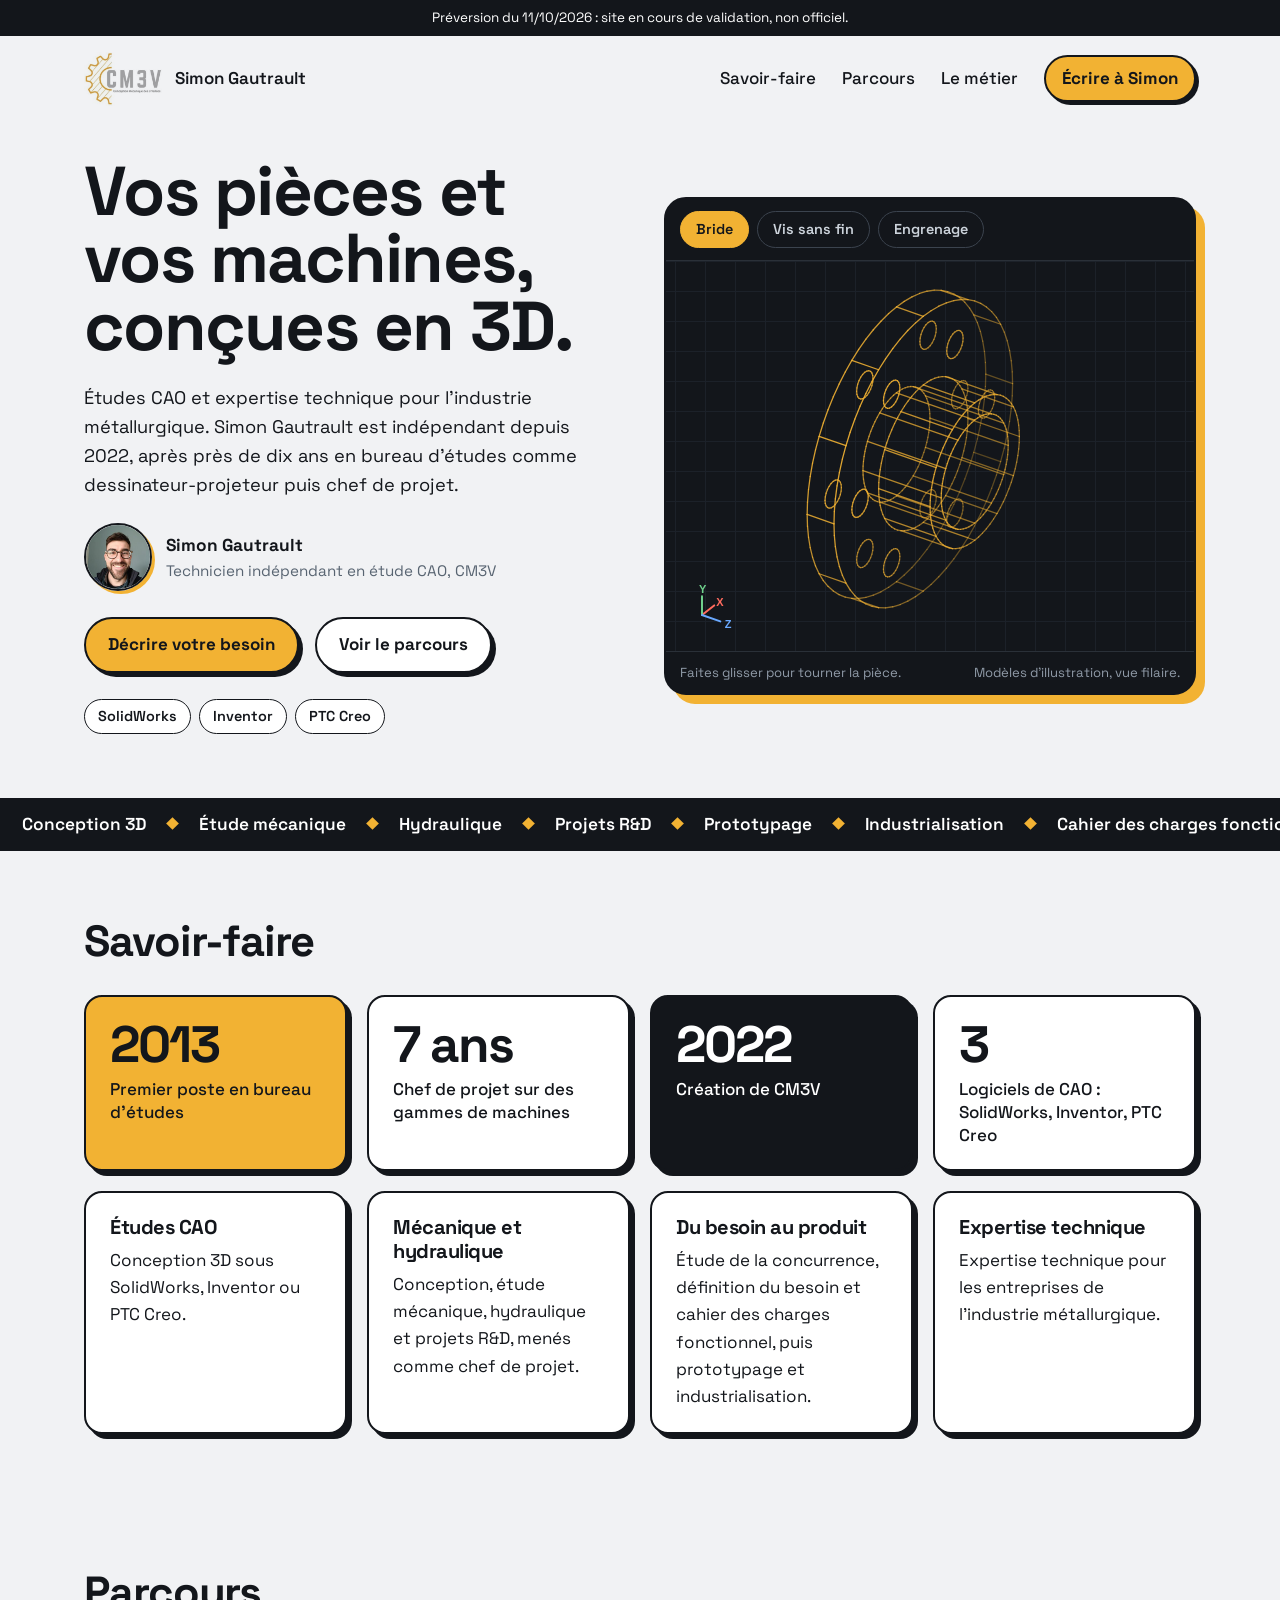
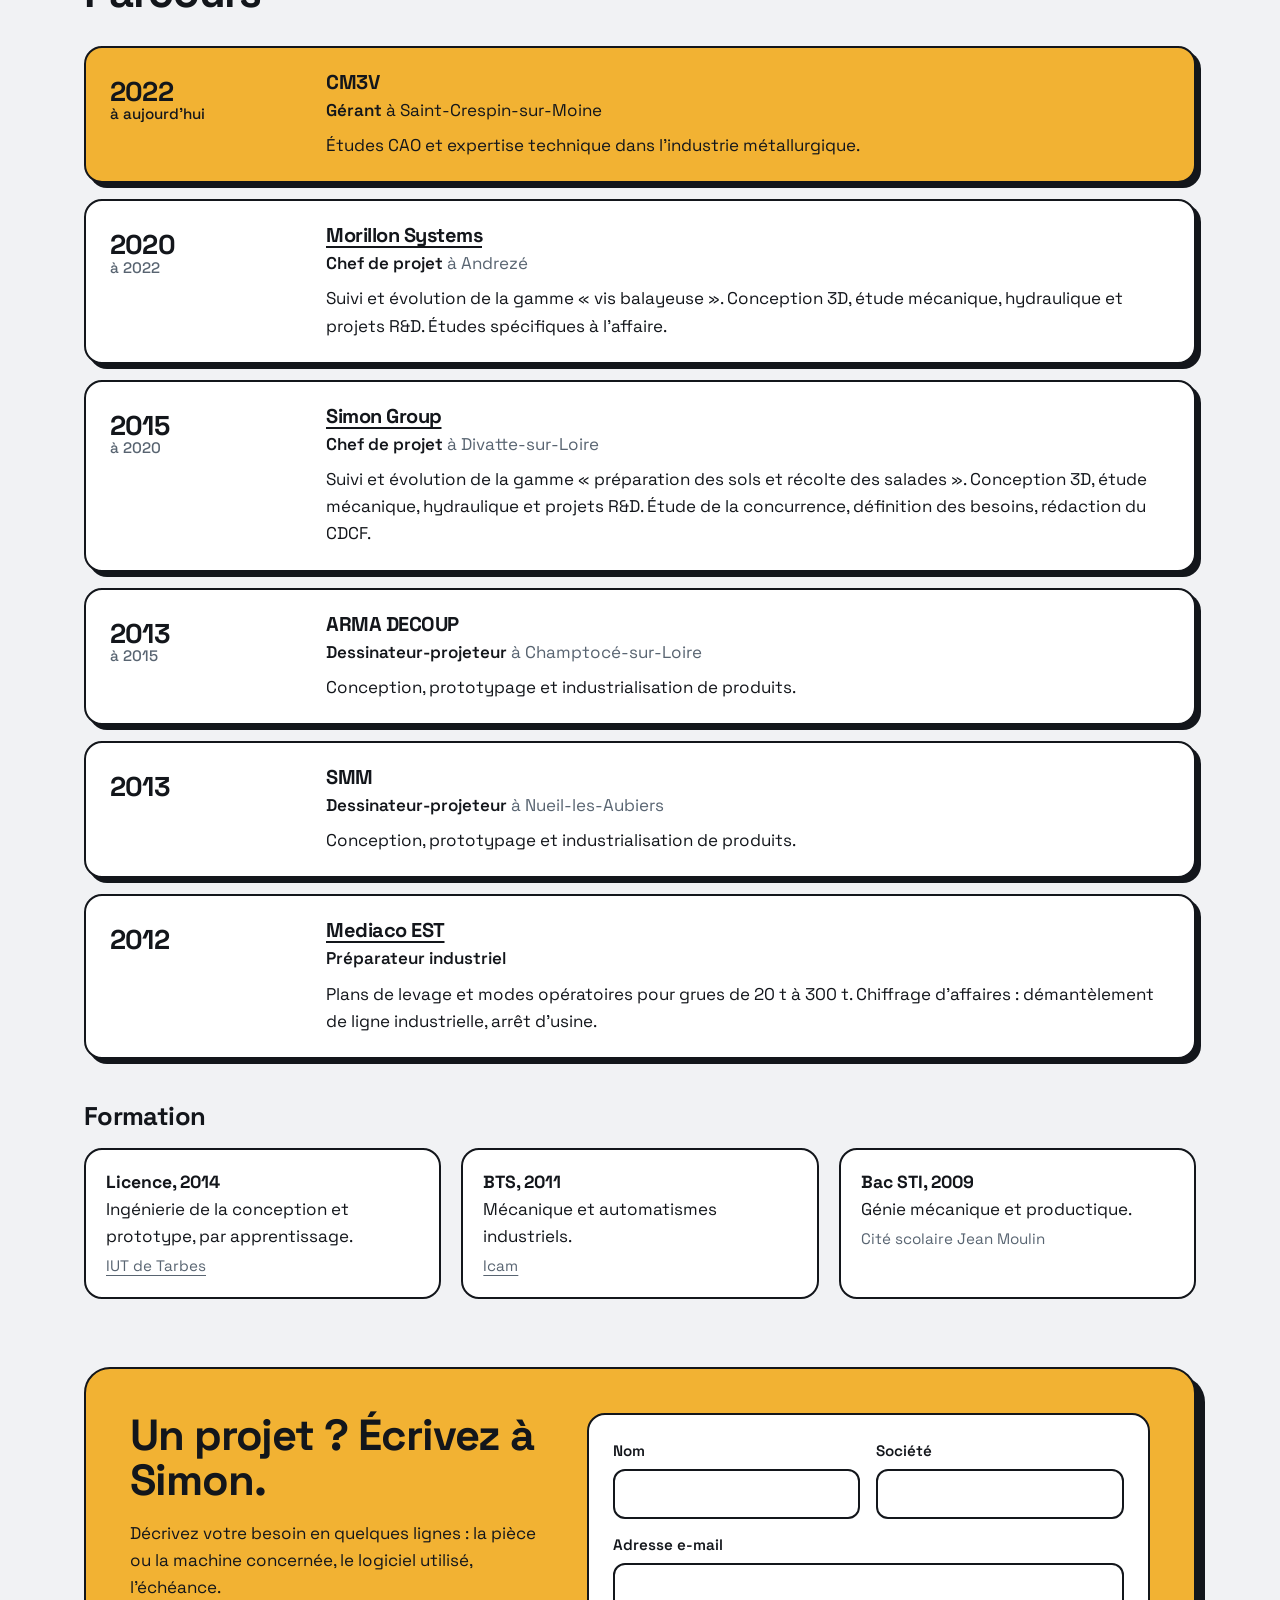
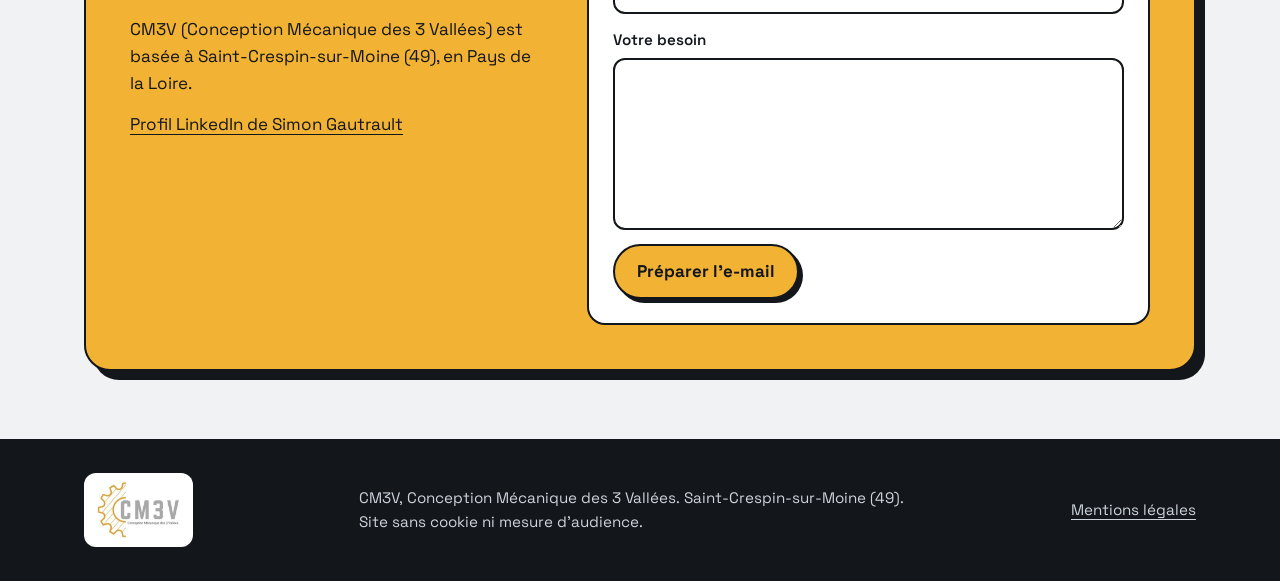
==== commit 53e3704a: "Nouvelle page Le metier : etapes d'une etude, calculateur d'ajustements ISO, vocabulaire Co-Authored" ====
--- a/index.html
+++ b/index.html
@@ -18,6 +18,7 @@
   <nav aria-label="Sections du site">
     <a href="#savoir-faire">Savoir-faire</a>
     <a href="#parcours">Parcours</a>
+    <a href="metier.html">Le métier</a>
     <a class="bouton petit" href="#contact">Écrire à Simon</a>
   </nav>
 </header>
